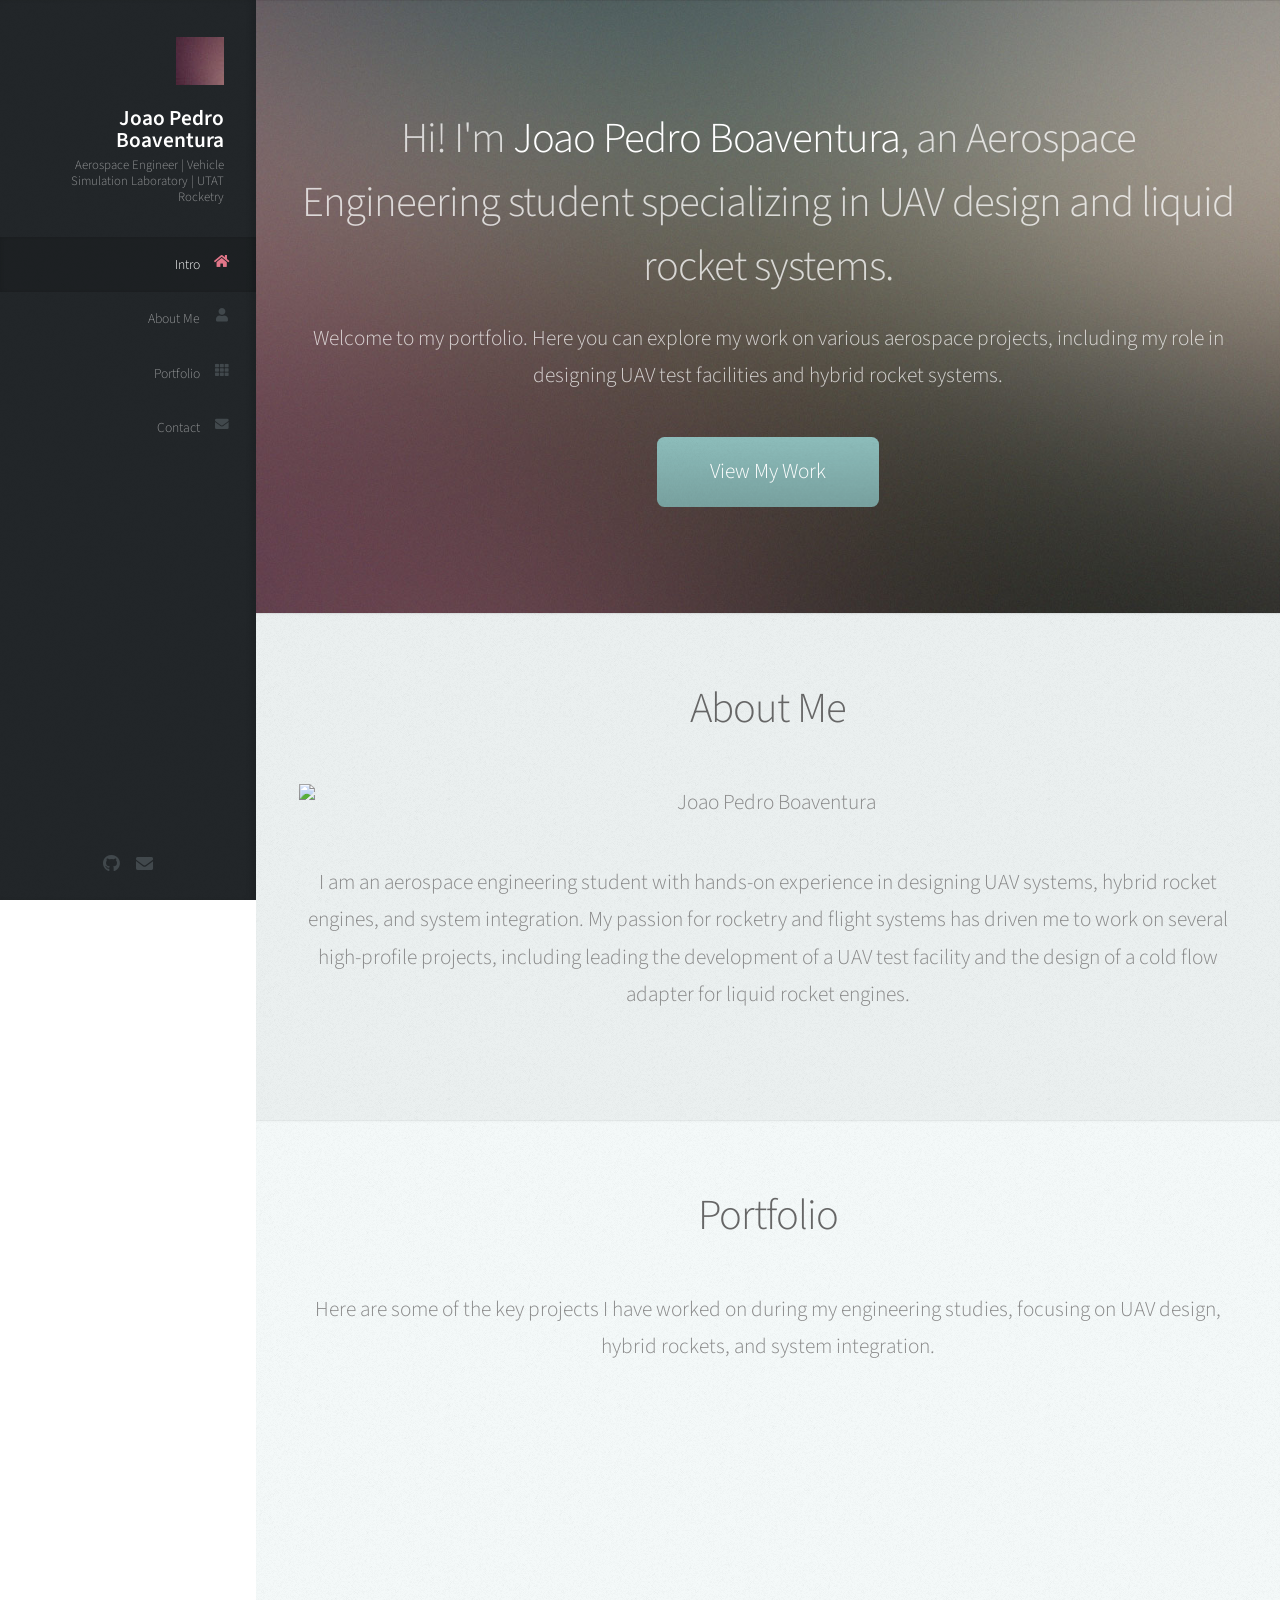
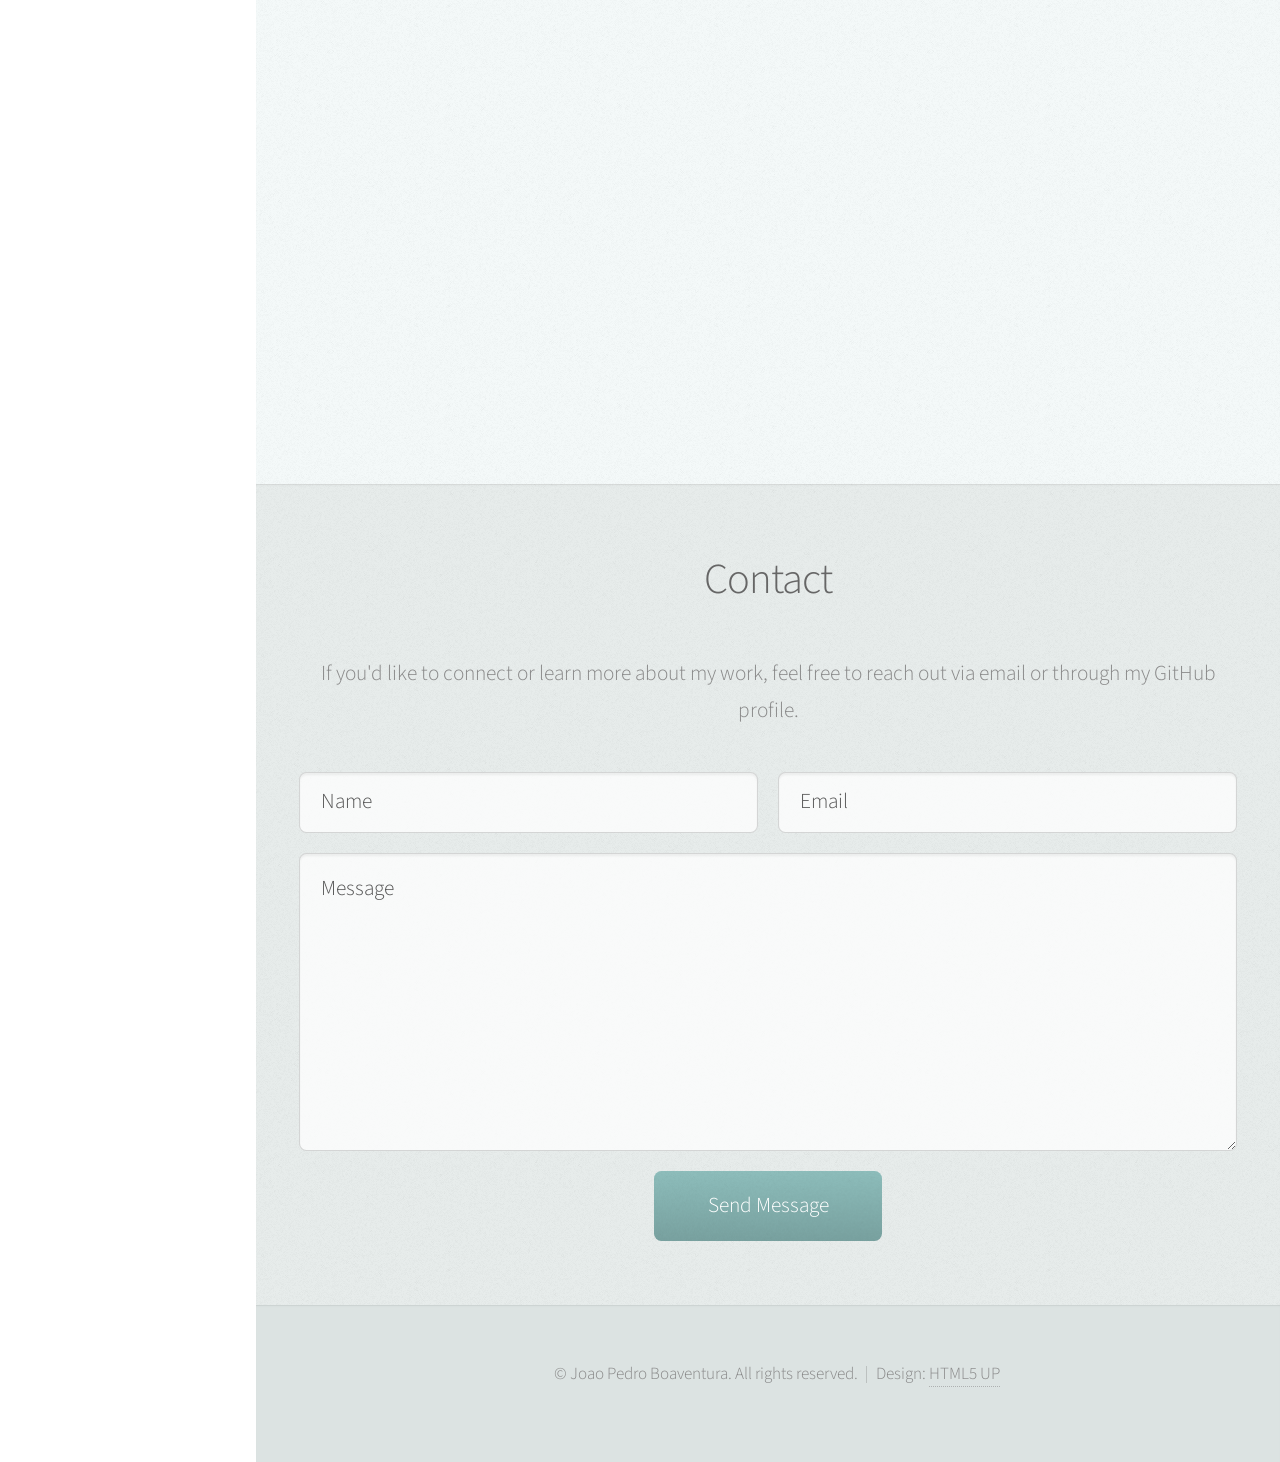
==== index.html @ bb2babdd "Added PowerPoint presentation to portfolio section" ====
<!DOCTYPE HTML>
<!--
	Prologue by HTML5 UP
	html5up.net | @ajlkn
	Free for personal and commercial use under the CCA 3.0 license (html5up.net/license)
-->
<html>
	<head>
		<title>Joao Pedro Boaventura's Portfolio</title>
		<meta charset="utf-8" />
		<meta name="viewport" content="width=device-width, initial-scale=1, user-scalable=no" />
		<link rel="stylesheet" href="assets/css/main.css" />
	</head>
	<body class="is-preload">

		<!-- Header -->
			<div id="header">

				<div class="top">

					<!-- Logo -->
						<div id="logo">
							<span class="image avatar48"><img src="images/avatar.jpg" alt="" /></span>
							<h1 id="title">Joao Pedro Boaventura</h1>
							<p>Aerospace Engineer | Vehicle Simulation Laboratory | UTAT Rocketry</p>
						</div>

					<!-- Nav -->
						<nav id="nav">
							<ul>
								<li><a href="#top" id="top-link"><span class="icon solid fa-home">Intro</span></a></li>
								<li><a href="#about" id="about-link"><span class="icon solid fa-user">About Me</span></a></li>
								<li><a href="#portfolio" id="portfolio-link"><span class="icon solid fa-th">Portfolio</span></a></li>
								<li><a href="#contact" id="contact-link"><span class="icon solid fa-envelope">Contact</span></a></li>
							</ul>
						</nav>

				</div>

				<div class="bottom">

					<!-- Social Icons -->
						<ul class="icons">
							<li><a href="https://github.com/your-username" class="icon brands fa-github"><span class="label">Github</span></a></li>
							<li><a href="mailto:youremail@example.com" class="icon solid fa-envelope"><span class="label">Email</span></a></li>
						</ul>

				</div>

			</div>

		<!-- Main -->
			<div id="main">

				<!-- Intro -->
					<section id="top" class="one dark cover">
						<div class="container">
							<header>
								<h2 class="alt">Hi! I'm <strong>Joao Pedro Boaventura</strong>, an Aerospace Engineering student specializing in UAV design and liquid rocket systems.</h2>
								<p>Welcome to my portfolio. Here you can explore my work on various aerospace projects, including my role in designing UAV test facilities and hybrid rocket systems.</p>
							</header>
							<footer>
								<a href="#portfolio" class="button scrolly">View My Work</a>
							</footer>
						</div>
					</section>

				<!-- About Me -->
					<section id="about" class="three">
						<div class="container">
							<header>
								<h2>About Me</h2>
							</header>
							<a href="#" class="image featured"><img src="images/about.jpg" alt="Joao Pedro Boaventura" /></a>
							<p>I am an aerospace engineering student with hands-on experience in designing UAV systems, hybrid rocket engines, and system integration. My passion for rocketry and flight systems has driven me to work on several high-profile projects, including leading the development of a UAV test facility and the design of a cold flow adapter for liquid rocket engines.</p>
						</div>
					</section>

				<!-- Portfolio -->
					<section id="portfolio" class="two">
						<div class="container">
							<header>
								<h2>Portfolio</h2>
							</header>

							<p>Here are some of the key projects I have worked on during my engineering studies, focusing on UAV design, hybrid rockets, and system integration.</p>

							<!-- Embed PowerPoint Presentation from OneDrive -->
							<div style="text-align: center;">
								<iframe src="https://utoronto-my.sharepoint.com/personal/joao_boaventura_mail_utoronto_ca/_layouts/15/Doc.aspx?sourcedoc={6d25b13e-73f6-4c04-ba29-027838c07a34}&amp;action=embedview&amp;wdAr=1.7777777777777777" width="800px" height="600px" frameborder="0">
									This is an embedded <a target="_blank" href="https://office.com">Microsoft Office</a> presentation, powered by <a target="_blank" href="https://office.com/webapps">Office</a>.
								</iframe>
							</div>

						</div>
					</section>

				<!-- Contact -->
					<section id="contact" class="four">
						<div class="container">
							<header>
								<h2>Contact</h2>
							</header>
							<p>If you'd like to connect or learn more about my work, feel free to reach out via email or through my GitHub profile.</p>
							<form method="post" action="#">
								<div class="row">
									<div class="col-6 col-12-mobile"><input type="text" name="name" placeholder="Name" /></div>
									<div class="col-6 col-12-mobile"><input type="email" name="email" placeholder="Email" /></div>
									<div class="col-12">
										<textarea name="message" placeholder="Message"></textarea>
									</div>
									<div class="col-12">
										<input type="submit" value="Send Message" />
									</div>
								</div>
							</form>
						</div>
					</section>

			</div>

		<!-- Footer -->
			<div id="footer">
				<ul class="copyright">
					<li>&copy; Joao Pedro Boaventura. All rights reserved.</li><li>Design: <a href="http://html5up.net">HTML5 UP</a></li>
				</ul>
			</div>

		<!-- Scripts -->
			<script src="assets/js/jquery.min.js"></script>
			<script src="assets/js/jquery.scrolly.min.js"></script>
			<script src="assets/js/jquery.scrollex.min.js"></script>
			<script src="assets/js/browser.min.js"></script>
			<script src="assets/js/breakpoints.min.js"></script>
			<script src="assets/js/util.js"></script>
			<script src="assets/js/main.js"></script>

	</body>
</html>
---- assets/css/main.css ----
@import url("fontawesome-all.min.css");
@import url("https://fonts.googleapis.com/css?family=Source+Sans+Pro:300,300italic,400,600");

/*
	Prologue by HTML5 UP
	html5up.net | @ajlkn
	Free for personal and commercial use under the CCA 3.0 license (html5up.net/license)
*/

html, body, div, span, applet, object,
iframe, h1, h2, h3, h4, h5, h6, p, blockquote,
pre, a, abbr, acronym, address, big, cite,
code, del, dfn, em, img, ins, kbd, q, s, samp,
small, strike, strong, sub, sup, tt, var, b,
u, i, center, dl, dt, dd, ol, ul, li, fieldset,
form, label, legend, table, caption, tbody,
tfoot, thead, tr, th, td, article, aside,
canvas, details, embed, figure, figcaption,
footer, header, hgroup, menu, nav, output, ruby,
section, summary, time, mark, audio, video {
	margin: 0;
	padding: 0;
	border: 0;
	font-size: 100%;
	font: inherit;
	vertical-align: baseline;}

article, aside, details, figcaption, figure,
footer, header, hgroup, menu, nav, section {
	display: block;}

body {
	line-height: 1;
}

ol, ul {
	list-style: none;
}

blockquote, q {
	quotes: none;
}

	blockquote:before, blockquote:after, q:before, q:after {
		content: '';
		content: none;
	}

table {
	border-collapse: collapse;
	border-spacing: 0;
}

body {
	-webkit-text-size-adjust: none;
}

mark {
	background-color: transparent;
	color: inherit;
}

input::-moz-focus-inner {
	border: 0;
	padding: 0;
}

input, select, textarea {
	-moz-appearance: none;
	-webkit-appearance: none;
	-ms-appearance: none;
	appearance: none;
}

/* Basic */

	html {
		box-sizing: border-box;
	}

	*, *:before, *:after {
		box-sizing: inherit;
	}

	body {
		background: #fff;
		font-family: 'Source Sans Pro', sans-serif;
		font-size: 19pt;
		font-weight: 300;
		line-height: 1.75em;
		color: #888;
	}

		body.is-preload *, body.is-preload *:before, body.is-preload *:after {
			-moz-animation: none !important;
			-webkit-animation: none !important;
			-ms-animation: none !important;
			animation: none !important;
			-moz-transition: none !important;
			-webkit-transition: none !important;
			-ms-transition: none !important;
			transition: none !important;
		}

	input, textarea, select {
		font-family: 'Source Sans Pro', sans-serif;
		font-size: 19pt;
		font-weight: 300;
		line-height: 1.75em;
		color: #888;
	}

	h1, h2, h3, h4, h5, h6 {
		font-weight: 300;
		color: #666;
		line-height: 1.5em;
	}

	h1 a, h2 a, h3 a, h4 a, h5 a, h6 a {
		color: inherit;
		text-decoration: none;
	}

		h1 a strong, h2 a strong, h3 a strong, h4 a strong, h5 a strong, h6 a strong {
			color: #333;
		}

	h2 {
		font-size: 2em;
		letter-spacing: -1px;
	}

		h2.alt {
			color: #888;
		}

			h2.alt strong {
				color: #666;
			}

	h3 {
		font-size: 1.5em;
	}

	header {
		margin: 0 0 2em 0;
	}

		header > p {
			margin: 1em 0 0 0;
		}

	footer {
		margin: 2em 0 0 0;
	}

	strong, b {
		font-weight: 300;
		color: #666;
	}

	em, i {
		font-style: italic;
	}

	a {
		text-decoration: none;
		color: inherit;
		border-bottom: dotted 1px rgba(128, 128, 128, 0.5);
		-moz-transition: color 0.35s ease-in-out, border-bottom-color 0.35s ease-in-out;
		-webkit-transition: color 0.35s ease-in-out, border-bottom-color 0.35s ease-in-out;
		-ms-transition: color 0.35s ease-in-out, border-bottom-color 0.35s ease-in-out;
		transition: color 0.35s ease-in-out, border-bottom-color 0.35s ease-in-out;
		outline: 0;
	}

		a:hover {
			color: #E27689;
			border-bottom-color: rgba(255, 255, 255, 0);
		}

	sub {
		position: relative;
		top: 0.5em;
		font-size: 0.8em;
	}

	sup {
		position: relative;
		top: -0.5em;
		font-size: 0.8em;
	}

	hr {
		border: 0;
		border-top: solid 1px #ddd;
	}

	blockquote {
		border-left: solid 0.5em #ddd;
		padding: 1em 0 1em 2em;
		font-style: italic;
	}

	p, ul, ol, dl, table {
		margin-bottom: 2em;
	}

	br.clear {
		clear: both;
	}

/* Container */

	.container {
		margin: 0 auto;
		max-width: 100%;
		width: 1400px;
	}

		@media screen and (min-width: 961px) and (max-width: 1880px) {

			.container {
				width: 1200px;
			}

		}

		@media screen and (min-width: 961px) and (max-width: 1620px) {

			.container {
				width: 960px;
			}

		}

		@media screen and (min-width: 961px) and (max-width: 1320px) {

			.container {
				width: 100%;
			}

		}

		@media screen and (max-width: 960px) {

			.container {
				width: 100%;
			}

		}

		@media screen and (max-width: 736px) {

			.container {
				width: 100%;
			}

		}

/* Row */

	.row {
		display: flex;
		flex-wrap: wrap;
		box-sizing: border-box;
		align-items: stretch;
	}

		.row > * {
			box-sizing: border-box;
		}

		.row.gtr-uniform > * > :last-child {
			margin-bottom: 0;
		}

		.row.aln-left {
			justify-content: flex-start;
		}

		.row.aln-center {
			justify-content: center;
		}

		.row.aln-right {
			justify-content: flex-end;
		}

		.row.aln-top {
			align-items: flex-start;
		}

		.row.aln-middle {
			align-items: center;
		}

		.row.aln-bottom {
			align-items: flex-end;
		}

		.row > .imp {
			order: -1;
		}

		.row > .col-1 {
			width: 8.33333%;
		}

		.row > .off-1 {
			margin-left: 8.33333%;
		}

		.row > .col-2 {
			width: 16.66667%;
		}

		.row > .off-2 {
			margin-left: 16.66667%;
		}

		.row > .col-3 {
			width: 25%;
		}

		.row > .off-3 {
			margin-left: 25%;
		}

		.row > .col-4 {
			width: 33.33333%;
		}

		.row > .off-4 {
			margin-left: 33.33333%;
		}

		.row > .col-5 {
			width: 41.66667%;
		}

		.row > .off-5 {
			margin-left: 41.66667%;
		}

		.row > .col-6 {
			width: 50%;
		}

		.row > .off-6 {
			margin-left: 50%;
		}

		.row > .col-7 {
			width: 58.33333%;
		}

		.row > .off-7 {
			margin-left: 58.33333%;
		}

		.row > .col-8 {
			width: 66.66667%;
		}

		.row > .off-8 {
			margin-left: 66.66667%;
		}

		.row > .col-9 {
			width: 75%;
		}

		.row > .off-9 {
			margin-left: 75%;
		}

		.row > .col-10 {
			width: 83.33333%;
		}

		.row > .off-10 {
			margin-left: 83.33333%;
		}

		.row > .col-11 {
			width: 91.66667%;
		}

		.row > .off-11 {
			margin-left: 91.66667%;
		}

		.row > .col-12 {
			width: 100%;
		}

		.row > .off-12 {
			margin-left: 100%;
		}

		.row.gtr-0 {
			margin-top: 0px;
			margin-left: 0px;
		}

			.row.gtr-0 > * {
				padding: 0px 0 0 0px;
			}

			.row.gtr-0.gtr-uniform {
				margin-top: 0px;
			}

				.row.gtr-0.gtr-uniform > * {
					padding-top: 0px;
				}

		.row.gtr-25 {
			margin-top: -10px;
			margin-left: -10px;
		}

			.row.gtr-25 > * {
				padding: 10px 0 0 10px;
			}

			.row.gtr-25.gtr-uniform {
				margin-top: -10px;
			}

				.row.gtr-25.gtr-uniform > * {
					padding-top: 10px;
				}

		.row.gtr-50 {
			margin-top: -20px;
			margin-left: -20px;
		}

			.row.gtr-50 > * {
				padding: 20px 0 0 20px;
			}

			.row.gtr-50.gtr-uniform {
				margin-top: -20px;
			}

				.row.gtr-50.gtr-uniform > * {
					padding-top: 20px;
				}

		.row {
			margin-top: -40px;
			margin-left: -40px;
		}

			.row > * {
				padding: 40px 0 0 40px;
			}

			.row.gtr-uniform {
				margin-top: -40px;
			}

				.row.gtr-uniform > * {
					padding-top: 40px;
				}

		.row.gtr-150 {
			margin-top: -60px;
			margin-left: -60px;
		}

			.row.gtr-150 > * {
				padding: 60px 0 0 60px;
			}

			.row.gtr-150.gtr-uniform {
				margin-top: -60px;
			}

				.row.gtr-150.gtr-uniform > * {
					padding-top: 60px;
				}

		.row.gtr-200 {
			margin-top: -80px;
			margin-left: -80px;
		}

			.row.gtr-200 > * {
				padding: 80px 0 0 80px;
			}

			.row.gtr-200.gtr-uniform {
				margin-top: -80px;
			}

				.row.gtr-200.gtr-uniform > * {
					padding-top: 80px;
				}

		@media screen and (min-width: 961px) and (max-width: 1880px) {

			.row {
				display: flex;
				flex-wrap: wrap;
				box-sizing: border-box;
				align-items: stretch;
			}

				.row > * {
					box-sizing: border-box;
				}

				.row.gtr-uniform > * > :last-child {
					margin-bottom: 0;
				}

				.row.aln-left {
					justify-content: flex-start;
				}

				.row.aln-center {
					justify-content: center;
				}

				.row.aln-right {
					justify-content: flex-end;
				}

				.row.aln-top {
					align-items: flex-start;
				}

				.row.aln-middle {
					align-items: center;
				}

				.row.aln-bottom {
					align-items: flex-end;
				}

				.row > .imp-wide {
					order: -1;
				}

				.row > .col-1-wide {
					width: 8.33333%;
				}

				.row > .off-1-wide {
					margin-left: 8.33333%;
				}

				.row > .col-2-wide {
					width: 16.66667%;
				}

				.row > .off-2-wide {
					margin-left: 16.66667%;
				}

				.row > .col-3-wide {
					width: 25%;
				}

				.row > .off-3-wide {
					margin-left: 25%;
				}

				.row > .col-4-wide {
					width: 33.33333%;
				}

				.row > .off-4-wide {
					margin-left: 33.33333%;
				}

				.row > .col-5-wide {
					width: 41.66667%;
				}

				.row > .off-5-wide {
					margin-left: 41.66667%;
				}

				.row > .col-6-wide {
					width: 50%;
				}

				.row > .off-6-wide {
					margin-left: 50%;
				}

				.row > .col-7-wide {
					width: 58.33333%;
				}

				.row > .off-7-wide {
					margin-left: 58.33333%;
				}

				.row > .col-8-wide {
					width: 66.66667%;
				}

				.row > .off-8-wide {
					margin-left: 66.66667%;
				}

				.row > .col-9-wide {
					width: 75%;
				}

				.row > .off-9-wide {
					margin-left: 75%;
				}

				.row > .col-10-wide {
					width: 83.33333%;
				}

				.row > .off-10-wide {
					margin-left: 83.33333%;
				}

				.row > .col-11-wide {
					width: 91.66667%;
				}

				.row > .off-11-wide {
					margin-left: 91.66667%;
				}

				.row > .col-12-wide {
					width: 100%;
				}

				.row > .off-12-wide {
					margin-left: 100%;
				}

				.row.gtr-0 {
					margin-top: 0px;
					margin-left: 0px;
				}

					.row.gtr-0 > * {
						padding: 0px 0 0 0px;
					}

					.row.gtr-0.gtr-uniform {
						margin-top: 0px;
					}

						.row.gtr-0.gtr-uniform > * {
							padding-top: 0px;
						}

				.row.gtr-25 {
					margin-top: -10px;
					margin-left: -10px;
				}

					.row.gtr-25 > * {
						padding: 10px 0 0 10px;
					}

					.row.gtr-25.gtr-uniform {
						margin-top: -10px;
					}

						.row.gtr-25.gtr-uniform > * {
							padding-top: 10px;
						}

				.row.gtr-50 {
					margin-top: -20px;
					margin-left: -20px;
				}

					.row.gtr-50 > * {
						padding: 20px 0 0 20px;
					}

					.row.gtr-50.gtr-uniform {
						margin-top: -20px;
					}

						.row.gtr-50.gtr-uniform > * {
							padding-top: 20px;
						}

				.row {
					margin-top: -40px;
					margin-left: -40px;
				}

					.row > * {
						padding: 40px 0 0 40px;
					}

					.row.gtr-uniform {
						margin-top: -40px;
					}

						.row.gtr-uniform > * {
							padding-top: 40px;
						}

				.row.gtr-150 {
					margin-top: -60px;
					margin-left: -60px;
				}

					.row.gtr-150 > * {
						padding: 60px 0 0 60px;
					}

					.row.gtr-150.gtr-uniform {
						margin-top: -60px;
					}

						.row.gtr-150.gtr-uniform > * {
							padding-top: 60px;
						}

				.row.gtr-200 {
					margin-top: -80px;
					margin-left: -80px;
				}

					.row.gtr-200 > * {
						padding: 80px 0 0 80px;
					}

					.row.gtr-200.gtr-uniform {
						margin-top: -80px;
					}

						.row.gtr-200.gtr-uniform > * {
							padding-top: 80px;
						}

		}

		@media screen and (min-width: 961px) and (max-width: 1620px) {

			.row {
				display: flex;
				flex-wrap: wrap;
				box-sizing: border-box;
				align-items: stretch;
			}

				.row > * {
					box-sizing: border-box;
				}

				.row.gtr-uniform > * > :last-child {
					margin-bottom: 0;
				}

				.row.aln-left {
					justify-content: flex-start;
				}

				.row.aln-center {
					justify-content: center;
				}

				.row.aln-right {
					justify-content: flex-end;
				}

				.row.aln-top {
					align-items: flex-start;
				}

				.row.aln-middle {
					align-items: center;
				}

				.row.aln-bottom {
					align-items: flex-end;
				}

				.row > .imp-normal {
					order: -1;
				}

				.row > .col-1-normal {
					width: 8.33333%;
				}

				.row > .off-1-normal {
					margin-left: 8.33333%;
				}

				.row > .col-2-normal {
					width: 16.66667%;
				}

				.row > .off-2-normal {
					margin-left: 16.66667%;
				}

				.row > .col-3-normal {
					width: 25%;
				}

				.row > .off-3-normal {
					margin-left: 25%;
				}

				.row > .col-4-normal {
					width: 33.33333%;
				}

				.row > .off-4-normal {
					margin-left: 33.33333%;
				}

				.row > .col-5-normal {
					width: 41.66667%;
				}

				.row > .off-5-normal {
					margin-left: 41.66667%;
				}

				.row > .col-6-normal {
					width: 50%;
				}

				.row > .off-6-normal {
					margin-left: 50%;
				}

				.row > .col-7-normal {
					width: 58.33333%;
				}

				.row > .off-7-normal {
					margin-left: 58.33333%;
				}

				.row > .col-8-normal {
					width: 66.66667%;
				}

				.row > .off-8-normal {
					margin-left: 66.66667%;
				}

				.row > .col-9-normal {
					width: 75%;
				}

				.row > .off-9-normal {
					margin-left: 75%;
				}

				.row > .col-10-normal {
					width: 83.33333%;
				}

				.row > .off-10-normal {
					margin-left: 83.33333%;
				}

				.row > .col-11-normal {
					width: 91.66667%;
				}

				.row > .off-11-normal {
					margin-left: 91.66667%;
				}

				.row > .col-12-normal {
					width: 100%;
				}

				.row > .off-12-normal {
					margin-left: 100%;
				}

				.row.gtr-0 {
					margin-top: 0px;
					margin-left: 0px;
				}

					.row.gtr-0 > * {
						padding: 0px 0 0 0px;
					}

					.row.gtr-0.gtr-uniform {
						margin-top: 0px;
					}

						.row.gtr-0.gtr-uniform > * {
							padding-top: 0px;
						}

				.row.gtr-25 {
					margin-top: -10px;
					margin-left: -10px;
				}

					.row.gtr-25 > * {
						padding: 10px 0 0 10px;
					}

					.row.gtr-25.gtr-uniform {
						margin-top: -10px;
					}

						.row.gtr-25.gtr-uniform > * {
							padding-top: 10px;
						}

				.row.gtr-50 {
					margin-top: -20px;
					margin-left: -20px;
				}

					.row.gtr-50 > * {
						padding: 20px 0 0 20px;
					}

					.row.gtr-50.gtr-uniform {
						margin-top: -20px;
					}

						.row.gtr-50.gtr-uniform > * {
							padding-top: 20px;
						}

				.row {
					margin-top: -40px;
					margin-left: -40px;
				}

					.row > * {
						padding: 40px 0 0 40px;
					}

					.row.gtr-uniform {
						margin-top: -40px;
					}

						.row.gtr-uniform > * {
							padding-top: 40px;
						}

				.row.gtr-150 {
					margin-top: -60px;
					margin-left: -60px;
				}

					.row.gtr-150 > * {
						padding: 60px 0 0 60px;
					}

					.row.gtr-150.gtr-uniform {
						margin-top: -60px;
					}

						.row.gtr-150.gtr-uniform > * {
							padding-top: 60px;
						}

				.row.gtr-200 {
					margin-top: -80px;
					margin-left: -80px;
				}

					.row.gtr-200 > * {
						padding: 80px 0 0 80px;
					}

					.row.gtr-200.gtr-uniform {
						margin-top: -80px;
					}

						.row.gtr-200.gtr-uniform > * {
							padding-top: 80px;
						}

		}

		@media screen and (min-width: 961px) and (max-width: 1320px) {

			.row {
				display: flex;
				flex-wrap: wrap;
				box-sizing: border-box;
				align-items: stretch;
			}

				.row > * {
					box-sizing: border-box;
				}

				.row.gtr-uniform > * > :last-child {
					margin-bottom: 0;
				}

				.row.aln-left {
					justify-content: flex-start;
				}

				.row.aln-center {
					justify-content: center;
				}

				.row.aln-right {
					justify-content: flex-end;
				}

				.row.aln-top {
					align-items: flex-start;
				}

				.row.aln-middle {
					align-items: center;
				}

				.row.aln-bottom {
					align-items: flex-end;
				}

				.row > .imp-narrow {
					order: -1;
				}

				.row > .col-1-narrow {
					width: 8.33333%;
				}

				.row > .off-1-narrow {
					margin-left: 8.33333%;
				}

				.row > .col-2-narrow {
					width: 16.66667%;
				}

				.row > .off-2-narrow {
					margin-left: 16.66667%;
				}

				.row > .col-3-narrow {
					width: 25%;
				}

				.row > .off-3-narrow {
					margin-left: 25%;
				}

				.row > .col-4-narrow {
					width: 33.33333%;
				}

				.row > .off-4-narrow {
					margin-left: 33.33333%;
				}

				.row > .col-5-narrow {
					width: 41.66667%;
				}

				.row > .off-5-narrow {
					margin-left: 41.66667%;
				}

				.row > .col-6-narrow {
					width: 50%;
				}

				.row > .off-6-narrow {
					margin-left: 50%;
				}

				.row > .col-7-narrow {
					width: 58.33333%;
				}

				.row > .off-7-narrow {
					margin-left: 58.33333%;
				}

				.row > .col-8-narrow {
					width: 66.66667%;
				}

				.row > .off-8-narrow {
					margin-left: 66.66667%;
				}

				.row > .col-9-narrow {
					width: 75%;
				}

				.row > .off-9-narrow {
					margin-left: 75%;
				}

				.row > .col-10-narrow {
					width: 83.33333%;
				}

				.row > .off-10-narrow {
					margin-left: 83.33333%;
				}

				.row > .col-11-narrow {
					width: 91.66667%;
				}

				.row > .off-11-narrow {
					margin-left: 91.66667%;
				}

				.row > .col-12-narrow {
					width: 100%;
				}

				.row > .off-12-narrow {
					margin-left: 100%;
				}

				.row.gtr-0 {
					margin-top: 0px;
					margin-left: 0px;
				}

					.row.gtr-0 > * {
						padding: 0px 0 0 0px;
					}

					.row.gtr-0.gtr-uniform {
						margin-top: 0px;
					}

						.row.gtr-0.gtr-uniform > * {
							padding-top: 0px;
						}

				.row.gtr-25 {
					margin-top: -5px;
					margin-left: -5px;
				}

					.row.gtr-25 > * {
						padding: 5px 0 0 5px;
					}

					.row.gtr-25.gtr-uniform {
						margin-top: -5px;
					}

						.row.gtr-25.gtr-uniform > * {
							padding-top: 5px;
						}

				.row.gtr-50 {
					margin-top: -10px;
					margin-left: -10px;
				}

					.row.gtr-50 > * {
						padding: 10px 0 0 10px;
					}

					.row.gtr-50.gtr-uniform {
						margin-top: -10px;
					}

						.row.gtr-50.gtr-uniform > * {
							padding-top: 10px;
						}

				.row {
					margin-top: -20px;
					margin-left: -20px;
				}

					.row > * {
						padding: 20px 0 0 20px;
					}

					.row.gtr-uniform {
						margin-top: -20px;
					}

						.row.gtr-uniform > * {
							padding-top: 20px;
						}

				.row.gtr-150 {
					margin-top: -30px;
					margin-left: -30px;
				}

					.row.gtr-150 > * {
						padding: 30px 0 0 30px;
					}

					.row.gtr-150.gtr-uniform {
						margin-top: -30px;
					}

						.row.gtr-150.gtr-uniform > * {
							padding-top: 30px;
						}

				.row.gtr-200 {
					margin-top: -40px;
					margin-left: -40px;
				}

					.row.gtr-200 > * {
						padding: 40px 0 0 40px;
					}

					.row.gtr-200.gtr-uniform {
						margin-top: -40px;
					}

						.row.gtr-200.gtr-uniform > * {
							padding-top: 40px;
						}

		}

		@media screen and (max-width: 960px) {

			.row {
				display: flex;
				flex-wrap: wrap;
				box-sizing: border-box;
				align-items: stretch;
			}

				.row > * {
					box-sizing: border-box;
				}

				.row.gtr-uniform > * > :last-child {
					margin-bottom: 0;
				}

				.row.aln-left {
					justify-content: flex-start;
				}

				.row.aln-center {
					justify-content: center;
				}

				.row.aln-right {
					justify-content: flex-end;
				}

				.row.aln-top {
					align-items: flex-start;
				}

				.row.aln-middle {
					align-items: center;
				}

				.row.aln-bottom {
					align-items: flex-end;
				}

				.row > .imp-narrower {
					order: -1;
				}

				.row > .col-1-narrower {
					width: 8.33333%;
				}

				.row > .off-1-narrower {
					margin-left: 8.33333%;
				}

				.row > .col-2-narrower {
					width: 16.66667%;
				}

				.row > .off-2-narrower {
					margin-left: 16.66667%;
				}

				.row > .col-3-narrower {
					width: 25%;
				}

				.row > .off-3-narrower {
					margin-left: 25%;
				}

				.row > .col-4-narrower {
					width: 33.33333%;
				}

				.row > .off-4-narrower {
					margin-left: 33.33333%;
				}

				.row > .col-5-narrower {
					width: 41.66667%;
				}

				.row > .off-5-narrower {
					margin-left: 41.66667%;
				}

				.row > .col-6-narrower {
					width: 50%;
				}

				.row > .off-6-narrower {
					margin-left: 50%;
				}

				.row > .col-7-narrower {
					width: 58.33333%;
				}

				.row > .off-7-narrower {
					margin-left: 58.33333%;
				}

				.row > .col-8-narrower {
					width: 66.66667%;
				}

				.row > .off-8-narrower {
					margin-left: 66.66667%;
				}

				.row > .col-9-narrower {
					width: 75%;
				}

				.row > .off-9-narrower {
					margin-left: 75%;
				}

				.row > .col-10-narrower {
					width: 83.33333%;
				}

				.row > .off-10-narrower {
					margin-left: 83.33333%;
				}

				.row > .col-11-narrower {
					width: 91.66667%;
				}

				.row > .off-11-narrower {
					margin-left: 91.66667%;
				}

				.row > .col-12-narrower {
					width: 100%;
				}

				.row > .off-12-narrower {
					margin-left: 100%;
				}

				.row.gtr-0 {
					margin-top: 0px;
					margin-left: 0px;
				}

					.row.gtr-0 > * {
						padding: 0px 0 0 0px;
					}

					.row.gtr-0.gtr-uniform {
						margin-top: 0px;
					}

						.row.gtr-0.gtr-uniform > * {
							padding-top: 0px;
						}

				.row.gtr-25 {
					margin-top: -5px;
					margin-left: -5px;
				}

					.row.gtr-25 > * {
						padding: 5px 0 0 5px;
					}

					.row.gtr-25.gtr-uniform {
						margin-top: -5px;
					}

						.row.gtr-25.gtr-uniform > * {
							padding-top: 5px;
						}

				.row.gtr-50 {
					margin-top: -10px;
					margin-left: -10px;
				}

					.row.gtr-50 > * {
						padding: 10px 0 0 10px;
					}

					.row.gtr-50.gtr-uniform {
						margin-top: -10px;
					}

						.row.gtr-50.gtr-uniform > * {
							padding-top: 10px;
						}

				.row {
					margin-top: -20px;
					margin-left: -20px;
				}

					.row > * {
						padding: 20px 0 0 20px;
					}

					.row.gtr-uniform {
						margin-top: -20px;
					}

						.row.gtr-uniform > * {
							padding-top: 20px;
						}

				.row.gtr-150 {
					margin-top: -30px;
					margin-left: -30px;
				}

					.row.gtr-150 > * {
						padding: 30px 0 0 30px;
					}

					.row.gtr-150.gtr-uniform {
						margin-top: -30px;
					}

						.row.gtr-150.gtr-uniform > * {
							padding-top: 30px;
						}

				.row.gtr-200 {
					margin-top: -40px;
					margin-left: -40px;
				}

					.row.gtr-200 > * {
						padding: 40px 0 0 40px;
					}

					.row.gtr-200.gtr-uniform {
						margin-top: -40px;
					}

						.row.gtr-200.gtr-uniform > * {
							padding-top: 40px;
						}

		}

		@media screen and (max-width: 736px) {

			.row {
				display: flex;
				flex-wrap: wrap;
				box-sizing: border-box;
				align-items: stretch;
			}

				.row > * {
					box-sizing: border-box;
				}

				.row.gtr-uniform > * > :last-child {
					margin-bottom: 0;
				}

				.row.aln-left {
					justify-content: flex-start;
				}

				.row.aln-center {
					justify-content: center;
				}

				.row.aln-right {
					justify-content: flex-end;
				}

				.row.aln-top {
					align-items: flex-start;
				}

				.row.aln-middle {
					align-items: center;
				}

				.row.aln-bottom {
					align-items: flex-end;
				}

				.row > .imp-mobile {
					order: -1;
				}

				.row > .col-1-mobile {
					width: 8.33333%;
				}

				.row > .off-1-mobile {
					margin-left: 8.33333%;
				}

				.row > .col-2-mobile {
					width: 16.66667%;
				}

				.row > .off-2-mobile {
					margin-left: 16.66667%;
				}

				.row > .col-3-mobile {
					width: 25%;
				}

				.row > .off-3-mobile {
					margin-left: 25%;
				}

				.row > .col-4-mobile {
					width: 33.33333%;
				}

				.row > .off-4-mobile {
					margin-left: 33.33333%;
				}

				.row > .col-5-mobile {
					width: 41.66667%;
				}

				.row > .off-5-mobile {
					margin-left: 41.66667%;
				}

				.row > .col-6-mobile {
					width: 50%;
				}

				.row > .off-6-mobile {
					margin-left: 50%;
				}

				.row > .col-7-mobile {
					width: 58.33333%;
				}

				.row > .off-7-mobile {
					margin-left: 58.33333%;
				}

				.row > .col-8-mobile {
					width: 66.66667%;
				}

				.row > .off-8-mobile {
					margin-left: 66.66667%;
				}

				.row > .col-9-mobile {
					width: 75%;
				}

				.row > .off-9-mobile {
					margin-left: 75%;
				}

				.row > .col-10-mobile {
					width: 83.33333%;
				}

				.row > .off-10-mobile {
					margin-left: 83.33333%;
				}

				.row > .col-11-mobile {
					width: 91.66667%;
				}

				.row > .off-11-mobile {
					margin-left: 91.66667%;
				}

				.row > .col-12-mobile {
					width: 100%;
				}

				.row > .off-12-mobile {
					margin-left: 100%;
				}

				.row.gtr-0 {
					margin-top: 0px;
					margin-left: 0px;
				}

					.row.gtr-0 > * {
						padding: 0px 0 0 0px;
					}

					.row.gtr-0.gtr-uniform {
						margin-top: 0px;
					}

						.row.gtr-0.gtr-uniform > * {
							padding-top: 0px;
						}

				.row.gtr-25 {
					margin-top: -5px;
					margin-left: -5px;
				}

					.row.gtr-25 > * {
						padding: 5px 0 0 5px;
					}

					.row.gtr-25.gtr-uniform {
						margin-top: -5px;
					}

						.row.gtr-25.gtr-uniform > * {
							padding-top: 5px;
						}

				.row.gtr-50 {
					margin-top: -10px;
					margin-left: -10px;
				}

					.row.gtr-50 > * {
						padding: 10px 0 0 10px;
					}

					.row.gtr-50.gtr-uniform {
						margin-top: -10px;
					}

						.row.gtr-50.gtr-uniform > * {
							padding-top: 10px;
						}

				.row {
					margin-top: -20px;
					margin-left: -20px;
				}

					.row > * {
						padding: 20px 0 0 20px;
					}

					.row.gtr-uniform {
						margin-top: -20px;
					}

						.row.gtr-uniform > * {
							padding-top: 20px;
						}

				.row.gtr-150 {
					margin-top: -30px;
					margin-left: -30px;
				}

					.row.gtr-150 > * {
						padding: 30px 0 0 30px;
					}

					.row.gtr-150.gtr-uniform {
						margin-top: -30px;
					}

						.row.gtr-150.gtr-uniform > * {
							padding-top: 30px;
						}

				.row.gtr-200 {
					margin-top: -40px;
					margin-left: -40px;
				}

					.row.gtr-200 > * {
						padding: 40px 0 0 40px;
					}

					.row.gtr-200.gtr-uniform {
						margin-top: -40px;
					}

						.row.gtr-200.gtr-uniform > * {
							padding-top: 40px;
						}

		}

/* Sections/Article */

	section, article {
		margin-bottom: 3em;
	}

		section > :last-child,
		section > .container, section:last-child, article > :last-child,
		article > .container, article:last-child {
			margin-bottom: 0;
		}

		.row > section, .row > article {
			margin-bottom: 0;
		}

/* Image */

	.image {
		display: inline-block;
		border: 0;
	}

		.image img {
			display: block;
			width: 100%;
		}

		.image.avatar48 {
			width: 48px;
			height: 48px;
			background: #f00;
		}

			.image.avatar48 img {
				width: 48px;
				height: 48px;
			}

		.image.fit {
			display: block;
			width: 100%;
		}

		.image.featured {
			display: block;
			width: 100%;
			margin: 0 0 2em 0;
		}

		.image.left {
			float: left;
			margin: 0 2em 2em 0;
		}

		.image.centered {
			display: block;
			margin: 0 0 2em 0;
		}

			.image.centered img {
				margin: 0 auto;
				width: auto;
			}

/* List */

	ul {
		list-style: disc;
		padding-left: 1em;
	}

		ul li {
			padding-left: 0.5em;
		}

	ol {
		list-style: decimal;
		padding-left: 1.25em;
	}

		ol li {
			padding-left: 0.25em;
		}

/* Icons */

	ul.icons {
		cursor: default;
		list-style: none;
		padding-left: 0;
	}

		ul.icons li {
			display: inline-block;
			padding-left: 0;
		}

		ul.icons a {
			display: inline-block;
			width: 2em;
			height: 2em;
			line-height: 2em;
			text-align: center;
			border: 0;
		}

/* Form */

	form label {
		display: block;
		text-align: left;
		margin-bottom: 0.5em;
	}

	form input[type="text"],
	form input[type="email"],
	form input[type="password"],
	form select,
	form textarea {
		position: relative;
		-webkit-appearance: none;
		display: block;
		border: 0;
		outline: 0;
		background: #fff;
		background: rgba(255, 255, 255, 0.75);
		width: 100%;
		border-radius: 0.35em;
		padding: 0.75em 1em 0.75em 1em;
		box-shadow: inset 0 0.1em 0.1em 0 rgba(0, 0, 0, 0.05);
		border: solid 1px rgba(0, 0, 0, 0.15);
		-moz-transition: all 0.35s ease-in-out;
		-webkit-transition: all 0.35s ease-in-out;
		-ms-transition: all 0.35s ease-in-out;
		transition: all 0.35s ease-in-out;
	}

		form input[type="text"]:focus,
		form input[type="email"]:focus,
		form input[type="password"]:focus,
		form select:focus,
		form textarea:focus {
			box-shadow: 0 0 2px 1px #8ebebc;
			background: #fff;
		}

	form input[type="text"],
	form input[type="email"],
	form input[type="password"],
	form select {
		line-height: 1.25em;
	}

	form textarea {
		min-height: 14em;
	}

	form ::-webkit-input-placeholder {
		color: #555 !important;
	}

	form :-moz-placeholder {
		color: #555 !important;
	}

	form ::-moz-placeholder {
		color: #555 !important;
	}

	form :-ms-input-placeholder {
		color: #555 !important;
	}

	form ::-moz-focus-inner {
		border: 0;
	}

/* Table */

	table {
		width: 100%;
		text-align: left;
	}

		table tbody tr:nth-child(2n+2) {
			background: #f4f4f4;
		}

		table td {
			padding: 0.5em 1em 0.5em 1em;
		}

		table th {
			text-align: left;
			padding: 0.5em 1em 0.5em 1em;
			color: #fff;
			background: #222729 url("images/overlay.png");
		}

		table thead {
			background: #444;
			color: #fff;
		}

		table tfoot {
			background: #eee;
		}

/* Button */

	input[type="button"],
	input[type="submit"],
	input[type="reset"],
	button,
	.button {
		position: relative;
		display: inline-block;
		border-radius: 0.35em;
		color: #fff !important;
		text-decoration: none;
		padding: 0.75em 2.5em 0.75em 2.5em;
		background-color: #8ebebc;
		border: 0;
		cursor: pointer;
		background-image: -moz-linear-gradient(top, rgba(0, 0, 0, 0), rgba(0, 0, 0, 0.15)), url("images/overlay.png");
		background-image: -webkit-linear-gradient(top, rgba(0, 0, 0, 0), rgba(0, 0, 0, 0.15)), url("images/overlay.png");
		background-image: -ms-linear-gradient(top, rgba(0, 0, 0, 0), rgba(0, 0, 0, 0.15)), url("images/overlay.png");
		background-image: linear-gradient(top, rgba(0, 0, 0, 0), rgba(0, 0, 0, 0.15)), url("images/overlay.png");
		-moz-transition: background-color 0.35s ease-in-out;
		-webkit-transition: background-color 0.35s ease-in-out;
		-ms-transition: background-color 0.35s ease-in-out;
		transition: background-color 0.35s ease-in-out;
	}

		input[type="button"]:hover,
		input[type="submit"]:hover,
		input[type="reset"]:hover,
		button:hover,
		.button:hover {
			background-color: #9ececc;
		}

		input[type="button"]:active,
		input[type="submit"]:active,
		input[type="reset"]:active,
		button:active,
		.button:active {
			background-color: #7eaeac;
		}

/* Item */

	.item {
		box-shadow: 0 0.05em 0.15em 0 rgba(0, 0, 0, 0.05);
		margin-bottom: 40px;
	}

		.item header {
			background: #fff;
			margin: 0;
			padding: 1em 0 1em 0;
			font-size: 0.8em;
		}

			.item header h3 {
				font-size: 1em;
			}

/* Icons */

	.icon {
		text-decoration: none;
		text-decoration: none;
	}

		.icon:before {
			-moz-osx-font-smoothing: grayscale;
			-webkit-font-smoothing: antialiased;
			display: inline-block;
			font-style: normal;
			font-variant: normal;
			text-rendering: auto;
			line-height: 1;
			text-transform: none !important;
			font-family: 'Font Awesome 5 Free';
			font-weight: 400;
		}

		.icon:before {
			line-height: inherit;
		}

		.icon > .label {
			display: none;
		}

		.icon.solid:before {
			font-weight: 900;
		}

		.icon.brands:before {
			font-family: 'Font Awesome 5 Brands';
		}

/* Header */

	#header {
		display: -moz-flex;
		display: -webkit-flex;
		display: -ms-flex;
		display: flex;
		-moz-flex-direction: column;
		-webkit-flex-direction: column;
		-ms-flex-direction: column;
		flex-direction: column;
		-moz-justify-content: space-between;
		-webkit-justify-content: space-between;
		-ms-justify-content: space-between;
		justify-content: space-between;
		background: #222629 url("images/overlay.png");
		box-shadow: inset -0.25em 0 0.25em 0 rgba(0, 0, 0, 0.1);
		color: #fff;
		height: 100%;
		left: 0;
		overflow-y: auto;
		position: fixed;
		text-align: right;
		top: 0;
		width: 375px;
	}

		#header .top {
			-moz-flex-grow: 1;
			-webkit-flex-grow: 1;
			-ms-flex-grow: 1;
			flex-grow: 1;
		}

		#header .bottom {
			-moz-flex-shrink: 0;
			-webkit-flex-shrink: 0;
			-ms-flex-shrink: 0;
			flex-shrink: 0;
			padding: 1.5em 0 0.75em 0;
		}

			#header .bottom > :last-child {
				margin-bottom: 0;
			}

		#header .icons {
			font-size: 0.8em;
			text-align: center;
		}

			#header .icons a {
				color: #41484c;
				-moz-transition: color 0.35s ease-in-out;
				-webkit-transition: color 0.35s ease-in-out;
				-ms-transition: color 0.35s ease-in-out;
				transition: color 0.35s ease-in-out;
			}

				#header .icons a:hover {
					color: #fff;
				}

	#logo {
		position: relative;
		margin: 1.75em 1.5em 1.5em 1.5em;
		min-height: 48px;
		cursor: default;
	}

		#logo h1 {
			position: relative;
			color: #fff;
			font-weight: 600;
			font-size: 1em;
			line-height: 1em;
		}

		#logo p {
			position: relative;
			display: block;
			font-size: 0.6em;
			color: rgba(255, 255, 255, 0.5);
			line-height: 1.25em;
			margin: 0.5em 0 0 0;
		}

		#logo .image {
			position: absolute;
			left: 0;
			top: 0;
		}

	#nav ul {
		list-style: none;
		padding-left: 0;
		margin-bottom: 0;
	}

		#nav ul li {
			padding-left: 0;
		}

			#nav ul li a {
				display: block;
				padding: 0.5em 1.5em 0.5em 1.5em;
				color: rgba(255, 255, 255, 0.5);
				text-decoration: none;
				outline: 0;
				border: 0;
				-moz-transition: none;
				-webkit-transition: none;
				-ms-transition: none;
				transition: none;
			}

				#nav ul li a span {
					position: relative;
					display: block;
					font-size: 0.8em;
				}

					#nav ul li a span:before {
						position: absolute;
						left: 0;
						color: #41484c;
						text-align: center;
						width: 1.25em;
						line-height: 1.75em;
					}

				#nav ul li a.active {
					background: rgba(0, 0, 0, 0.15);
					box-shadow: inset 0 0 0.25em 0 rgba(0, 0, 0, 0.125);
					color: #fff;
				}

					#nav ul li a.active span:before {
						color: #e27689;
					}

/* Footer */

	#footer {
		margin-left: 375px;
		text-align: center;
		background-color: #dce3e2;
		padding: 3em 0 4em 0;
		box-shadow: inset 0 1px 0 0 rgba(0, 0, 0, 0.05), inset 0 0.1em 0.1em 0 rgba(0, 0, 0, 0.025);
		font-size: 0.8em;
	}

		#footer .copyright {
			cursor: default;
			margin: 0;
		}

			#footer .copyright li {
				display: inline-block;
				line-height: 1em;
				border-left: solid 1px rgba(128, 128, 128, 0.35);
				padding: 0 0 0 0.5em;
				margin: 0 0 0 0.5em;
			}

				#footer .copyright li:first-child {
					border-left: 0;
					padding-left: 0;
					margin-left: 0;
				}

/* Main */

	#main {
		margin-left: 375px;
	}

		#main > section {
			margin: 0;
			overflow: hidden;
			padding: 4em 0;
			box-shadow: inset 0 1px 0 0 rgba(0, 0, 0, 0.05), inset 0 0.1em 0.1em 0 rgba(0, 0, 0, 0.025);
			text-align: center;
			background-image: url("images/overlay.png");
		}

			#main > section.dark {
				color: #ddd;
				color: rgba(255, 255, 255, 0.75);
			}

				#main > section.dark h2, #main > section.dark h3, #main > section.dark h4, #main > section.dark h5, #main > section.dark h6 {
					color: inherit;
				}

				#main > section.dark strong {
					color: #fff;
					border-color: inherit;
				}

				#main > section.dark a {
					color: #fff;
					border-color: inherit;
				}

					#main > section.dark a:hover {
						border-bottom-color: rgba(255, 255, 255, 0);
					}

			#main > section.cover {
				padding: 10em 0;
				background-size: cover;
				background-position: center center;
			}

			#main > section.one {
				background-color: #81918E;
				background-image: url("../../images/banner.jpg");
			}

			#main > section.two {
				background-color: #f5fafa;
			}

			#main > section.three {
				background-color: #ecf1f1;
			}

			#main > section.four {
				background-color: #e8edec;
			}

/* Wide */

	@media screen and (min-width: 961px) and (max-width: 1880px) {

		/* Basic */

			body, input, textarea, select {
				font-size: 17pt;
			}

		/* Header */

			#header {
				width: 300px;
			}

		/* Footer */

			#footer {
				margin-left: 300px;
			}

		/* Main */

			#main {
				margin-left: 300px;
			}

	}

/* Normal */

	@media screen and (min-width: 961px) and (max-width: 1620px) {

		/* Main */

			#main > section {
				padding: 3em 0;
			}

			#main section.cover {
				padding: 5em 0;
			}

	}

/* Narrow */

	@media screen and (min-width: 961px) and (max-width: 1320px) {

		/* Basic */

			body, input, textarea, select {
				font-size: 16pt;
			}

			.container {
				padding: 0 2em 0 2em;
			}

		/* Icons */

			ul.icons li a {
				width: 1.75em;
			}

		/* Item */

			.item {
				margin-bottom: 20px;
			}

		/* Header */

			#header {
				width: 20%;
			}

			#logo .image {
				position: relative;
				margin: 0 0 0.5em 0;
			}

			#nav ul li a {
				font-size: 0.8em;
				padding-top: 0.5em;
				padding-bottom: 0.5em;
			}

				#nav ul li a span {
					padding-right: 2.25em;
				}

					#nav ul li a span:before {
						left: 100%;
						margin-left: -1.25em;
						line-height: 2.25em;
					}

		/* Footer */

			#footer {
				margin-left: 20%;
			}

		/* Main */

			#main {
				margin-left: 20%;
			}

	}

/* Narrower */

	#headerToggle {
		display: none;
	}

	@media screen and (max-width: 960px) {

		/* Basic */

			html, body {
				overflow-x: hidden;
			}

			body, input, textarea, select {
				font-size: 16pt;
			}

			header br {
				display: none;
			}

			.container {
				padding: 0 2em 0 2em;
			}

		/* Item */

			.item {
				margin-bottom: 15px;
			}

		/* Icons */

			ul.icons a {
				width: 1.75em;
				font-size: 1.25em;
			}

		/* Header */

			#header {
				-moz-backface-visibility: hidden;
				-webkit-backface-visibility: hidden;
				-ms-backface-visibility: hidden;
				backface-visibility: hidden;
				-moz-transform: translateX(-275px);
				-webkit-transform: translateX(-275px);
				-ms-transform: translateX(-275px);
				transform: translateX(-275px);
				-moz-transition: -moz-transform 0.5s ease;
				-webkit-transition: -webkit-transform 0.5s ease;
				-ms-transition: -ms-transform 0.5s ease;
				transition: transform 0.5s ease;
				-webkit-overflow-scrolling: touch;
				display: block;
				height: 100%;
				left: 0;
				overflow-y: auto;
				position: fixed;
				top: 0;
				width: 275px;
				z-index: 10002;
				width: 275px;
				background: #222729 url("images/overlay.png");
				box-shadow: inset -0.25em 0 0.25em 0 rgba(0, 0, 0, 0.125);
			}

				#header .top {
					position: relative;
				}

				#header .bottom {
					border-top: solid 1px rgba(255, 255, 255, 0.05);
					box-shadow: 0 -1px 0 0 rgba(0, 0, 0, 0.15);
					padding-top: 2em;
					margin-top: 2em;
					position: relative;
				}

			#logo {
				margin: 1.5em 1.25em 1.25em 1.25em;
			}

			#nav ul li a {
				padding: 0.5em 1.25em 0.5em 1.25em;
			}

			#headerToggle {
				-moz-backface-visibility: hidden;
				-webkit-backface-visibility: hidden;
				-ms-backface-visibility: hidden;
				backface-visibility: hidden;
				-moz-transition: -moz-transform 0.5s ease;
				-webkit-transition: -webkit-transform 0.5s ease;
				-ms-transition: -ms-transform 0.5s ease;
				transition: transform 0.5s ease;
				display: block;
				height: 2.25em;
				left: 0;
				position: fixed;
				top: 0;
				width: 3.25em;
				z-index: 10001;
			}

				#headerToggle .toggle {
					text-decoration: none;
					position: absolute;
					left: 0;
					top: 0;
					width: 100%;
					height: 100%;
					outline: 0;
					border: 0;
				}

					#headerToggle .toggle:before {
						-moz-osx-font-smoothing: grayscale;
						-webkit-font-smoothing: antialiased;
						display: inline-block;
						font-style: normal;
						font-variant: normal;
						text-rendering: auto;
						line-height: 1;
						text-transform: none !important;
						font-family: 'Font Awesome 5 Free';
						font-weight: 900;
					}

					#headerToggle .toggle:before {
						text-decoration: none;
						content: '\f0c9';
						color: #fff;
						font-size: 18px;
						background: rgba(128, 136, 144, 0.5);
						border-radius: 0.35em;
						text-align: center;
						position: absolute;
						left: 0.5em;
						top: 0.5em;
						display: block;
						width: 3.25em;
						height: 2.25em;
						line-height: 2.25em;
					}

			body.header-visible #main {
				-moz-transform: translateX(275px);
				-webkit-transform: translateX(275px);
				-ms-transform: translateX(275px);
				transform: translateX(275px);
			}

			body.header-visible #headerToggle {
				-moz-transform: translateX(275px);
				-webkit-transform: translateX(275px);
				-ms-transform: translateX(275px);
				transform: translateX(275px);
			}

			body.header-visible #header {
				-moz-transform: translateX(0);
				-webkit-transform: translateX(0);
				-ms-transform: translateX(0);
				transform: translateX(0);
			}

		/* Footer */

			#footer {
				margin-left: 0;
			}

		/* Main */

			#main {
				-moz-backface-visibility: hidden;
				-webkit-backface-visibility: hidden;
				-ms-backface-visibility: hidden;
				backface-visibility: hidden;
				-moz-transition: -moz-transform 0.5s ease;
				-webkit-transition: -webkit-transform 0.5s ease;
				-ms-transition: -ms-transform 0.5s ease;
				transition: transform 0.5s ease;
				padding-bottom: 1px;
				margin-left: 0;
			}

				#main > section {
					padding: 3em 0;
				}

				#main section.cover {
					padding: 4em 0;
				}

	}

/* Mobile */

	@media screen and (max-width: 736px) {

		/* Basic */

			body, input, textarea, select {
				font-size: 14pt;
			}

			h2 {
				font-size: 1.5em;
				letter-spacing: 0;
				font-weight: 300;
			}

			.container {
				padding: 0 15px 0 15px;
			}

		/* List */

			ul.icons a {
				width: 2em;
				font-size: 1.25em;
			}

		/* Main */

			#main > section {
				padding: 2em 0;
			}

			#main section.cover {
				padding: 4em 0em;
			}

				#main section.cover header {
					padding: 0 1em;
				}

		/* Footer */

			#footer .copyright li {
				display: block;
				line-height: 1.25em;
				border: 0;
				padding: 0;
				margin: 1em 0 0 0;
			}

				#footer .copyright li:first-child {
					margin-top: 0;
				}

	}
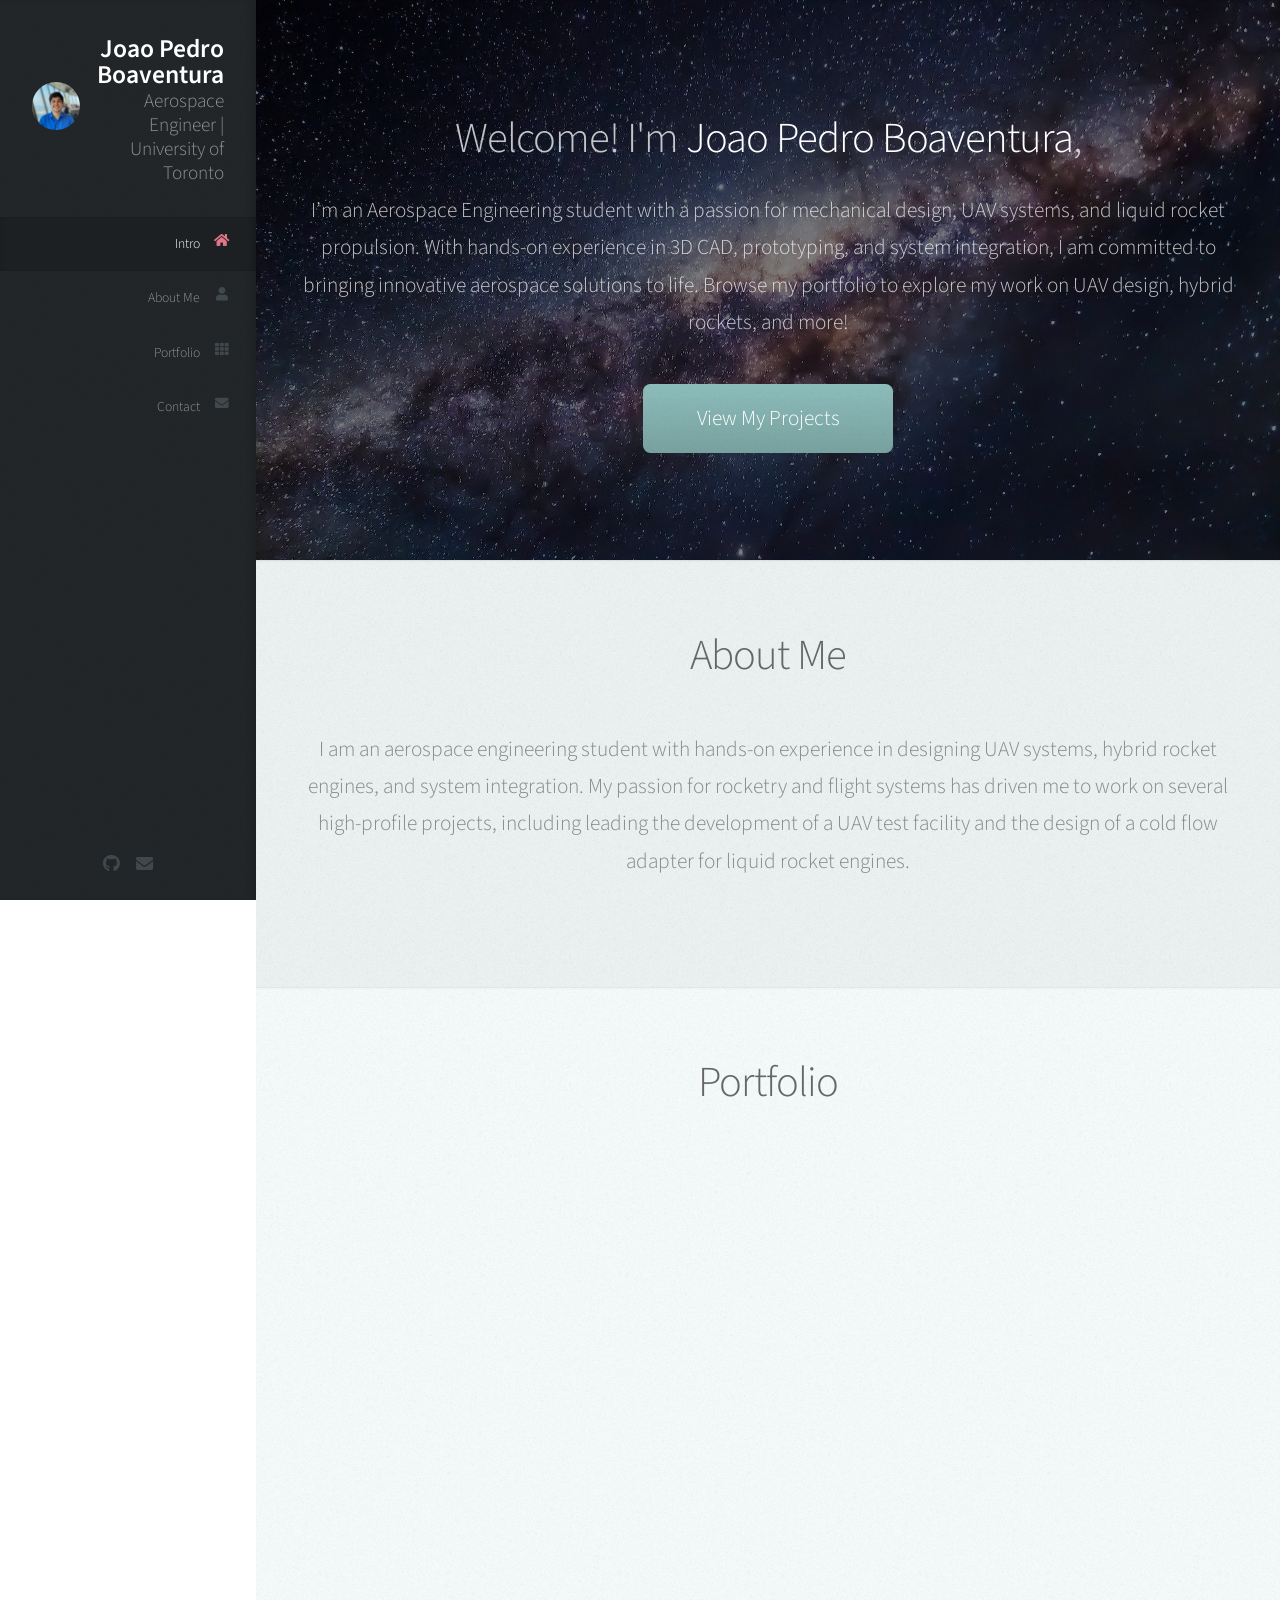
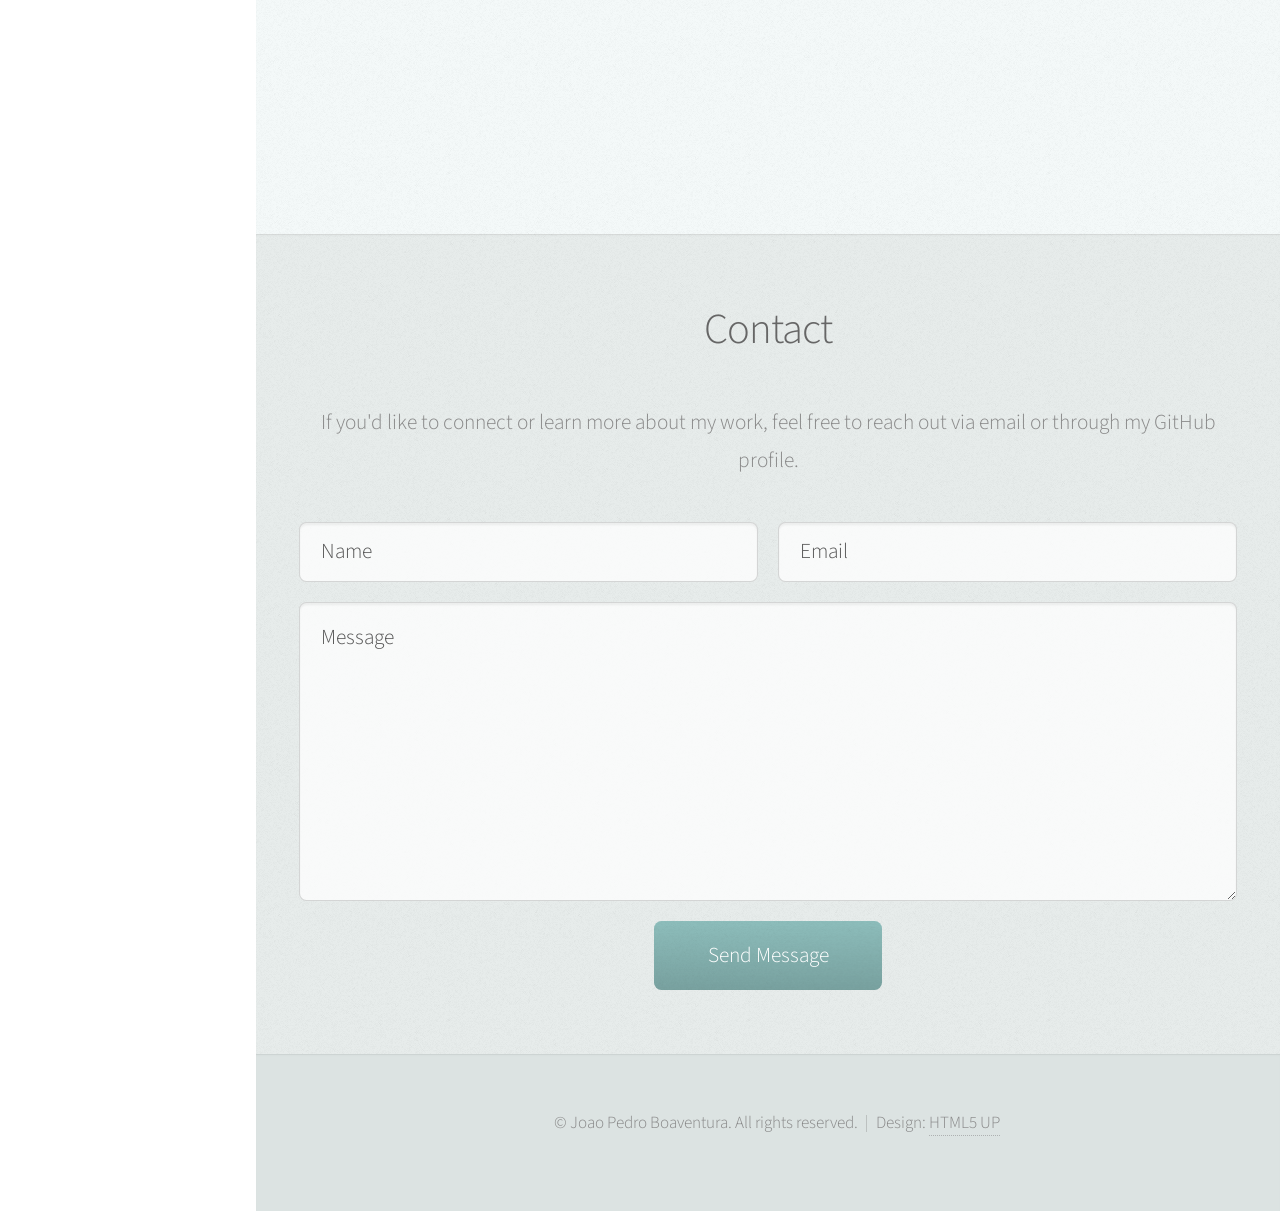
==== commit 3f84ef85: "Your commit message here" ====
--- a/index.html
+++ b/index.html
@@ -10,6 +10,26 @@
 		<meta charset="utf-8" />
 		<meta name="viewport" content="width=device-width, initial-scale=1, user-scalable=no" />
 		<link rel="stylesheet" href="assets/css/main.css" />
+		<style>
+			/* Darken the Milky Way background */
+			#top {
+				position: relative;
+			}
+			#top::before {
+				content: "";
+				position: absolute;
+				top: 0;
+				left: 0;
+				right: 0;
+				bottom: 0;
+				background: rgba(0, 0, 0, 0.5); /* Adjust this for desired darkness */
+				z-index: 1;
+			}
+			#top .container {
+				position: relative;
+				z-index: 2; /* Bring text above the overlay */
+			}
+		</style>
 	</head>
 	<body class="is-preload">
 
@@ -18,13 +38,19 @@
 
 				<div class="top">
 
-					<!-- Logo -->
-						<div id="logo">
-							<span class="image avatar48"><img src="images/avatar.jpg" alt="" /></span>
-							<h1 id="title">Joao Pedro Boaventura</h1>
-							<p>Aerospace Engineer | Vehicle Simulation Laboratory | UTAT Rocketry</p>
-						</div>
-
+					
+                     <!-- Logo -->
+                    <div id="logo">
+                        <div style="display: flex; align-items: center; justify-content: flex-start;">
+                            <span class="image avatar48" style="margin-right: 10px; background-color: transparent;">
+                                <img src="assets/linkedin.jpg" alt="Joao Pedro Boaventura" style="border-radius: 50%; width: 48px; height: 48px;" />
+                            </span>
+                        <div style="display: inline-block;">
+                                <h1 id="title" style="margin: 0; font-size: 1.2em;">Joao Pedro Boaventura</h1>
+                                <p style="margin: 0; font-size: 0.9em;">Aerospace Engineer | University of Toronto</p>
+                        </div>
+                    </div>
+                </div>
 					<!-- Nav -->
 						<nav id="nav">
 							<ul>
@@ -52,38 +78,42 @@
 		<!-- Main -->
 			<div id="main">
 
-				<!-- Intro -->
-					<section id="top" class="one dark cover">
+				<!-- Intro with Darkened Milky Way Background -->
+					<section id="top" class="one dark cover" style="background-image: url('assets/milkyway.jpg'); background-size: cover;">
 						<div class="container">
+
 							<header>
-								<h2 class="alt">Hi! I'm <strong>Joao Pedro Boaventura</strong>, an Aerospace Engineering student specializing in UAV design and liquid rocket systems.</h2>
-								<p>Welcome to my portfolio. Here you can explore my work on various aerospace projects, including my role in designing UAV test facilities and hybrid rocket systems.</p>
+								<h2 class="alt">Welcome! I'm <strong>Joao Pedro Boaventura</strong>,</h2>
+								<p>I’m an Aerospace Engineering student with a passion for mechanical design, UAV systems, and liquid rocket propulsion. With hands-on experience in 3D CAD, prototyping, and system integration, I am committed to bringing innovative aerospace solutions to life. Browse my portfolio to explore my work on UAV design, hybrid rockets, and more!</p>
 							</header>
+
 							<footer>
-								<a href="#portfolio" class="button scrolly">View My Work</a>
+								<a href="#portfolio" class="button scrolly">View My Projects</a>
 							</footer>
+
 						</div>
 					</section>
 
 				<!-- About Me -->
 					<section id="about" class="three">
 						<div class="container">
+
 							<header>
 								<h2>About Me</h2>
 							</header>
-							<a href="#" class="image featured"><img src="images/about.jpg" alt="Joao Pedro Boaventura" /></a>
+
 							<p>I am an aerospace engineering student with hands-on experience in designing UAV systems, hybrid rocket engines, and system integration. My passion for rocketry and flight systems has driven me to work on several high-profile projects, including leading the development of a UAV test facility and the design of a cold flow adapter for liquid rocket engines.</p>
+
 						</div>
 					</section>
 
 				<!-- Portfolio -->
 					<section id="portfolio" class="two">
 						<div class="container">
+
 							<header>
 								<h2>Portfolio</h2>
 							</header>
-
-							<p>Here are some of the key projects I have worked on during my engineering studies, focusing on UAV design, hybrid rockets, and system integration.</p>
 
 							<!-- Embed PowerPoint Presentation from OneDrive -->
 							<div style="text-align: center;">
@@ -98,10 +128,13 @@
 				<!-- Contact -->
 					<section id="contact" class="four">
 						<div class="container">
+
 							<header>
 								<h2>Contact</h2>
 							</header>
+
 							<p>If you'd like to connect or learn more about my work, feel free to reach out via email or through my GitHub profile.</p>
+
 							<form method="post" action="#">
 								<div class="row">
 									<div class="col-6 col-12-mobile"><input type="text" name="name" placeholder="Name" /></div>
@@ -114,6 +147,7 @@
 									</div>
 								</div>
 							</form>
+
 						</div>
 					</section>
 
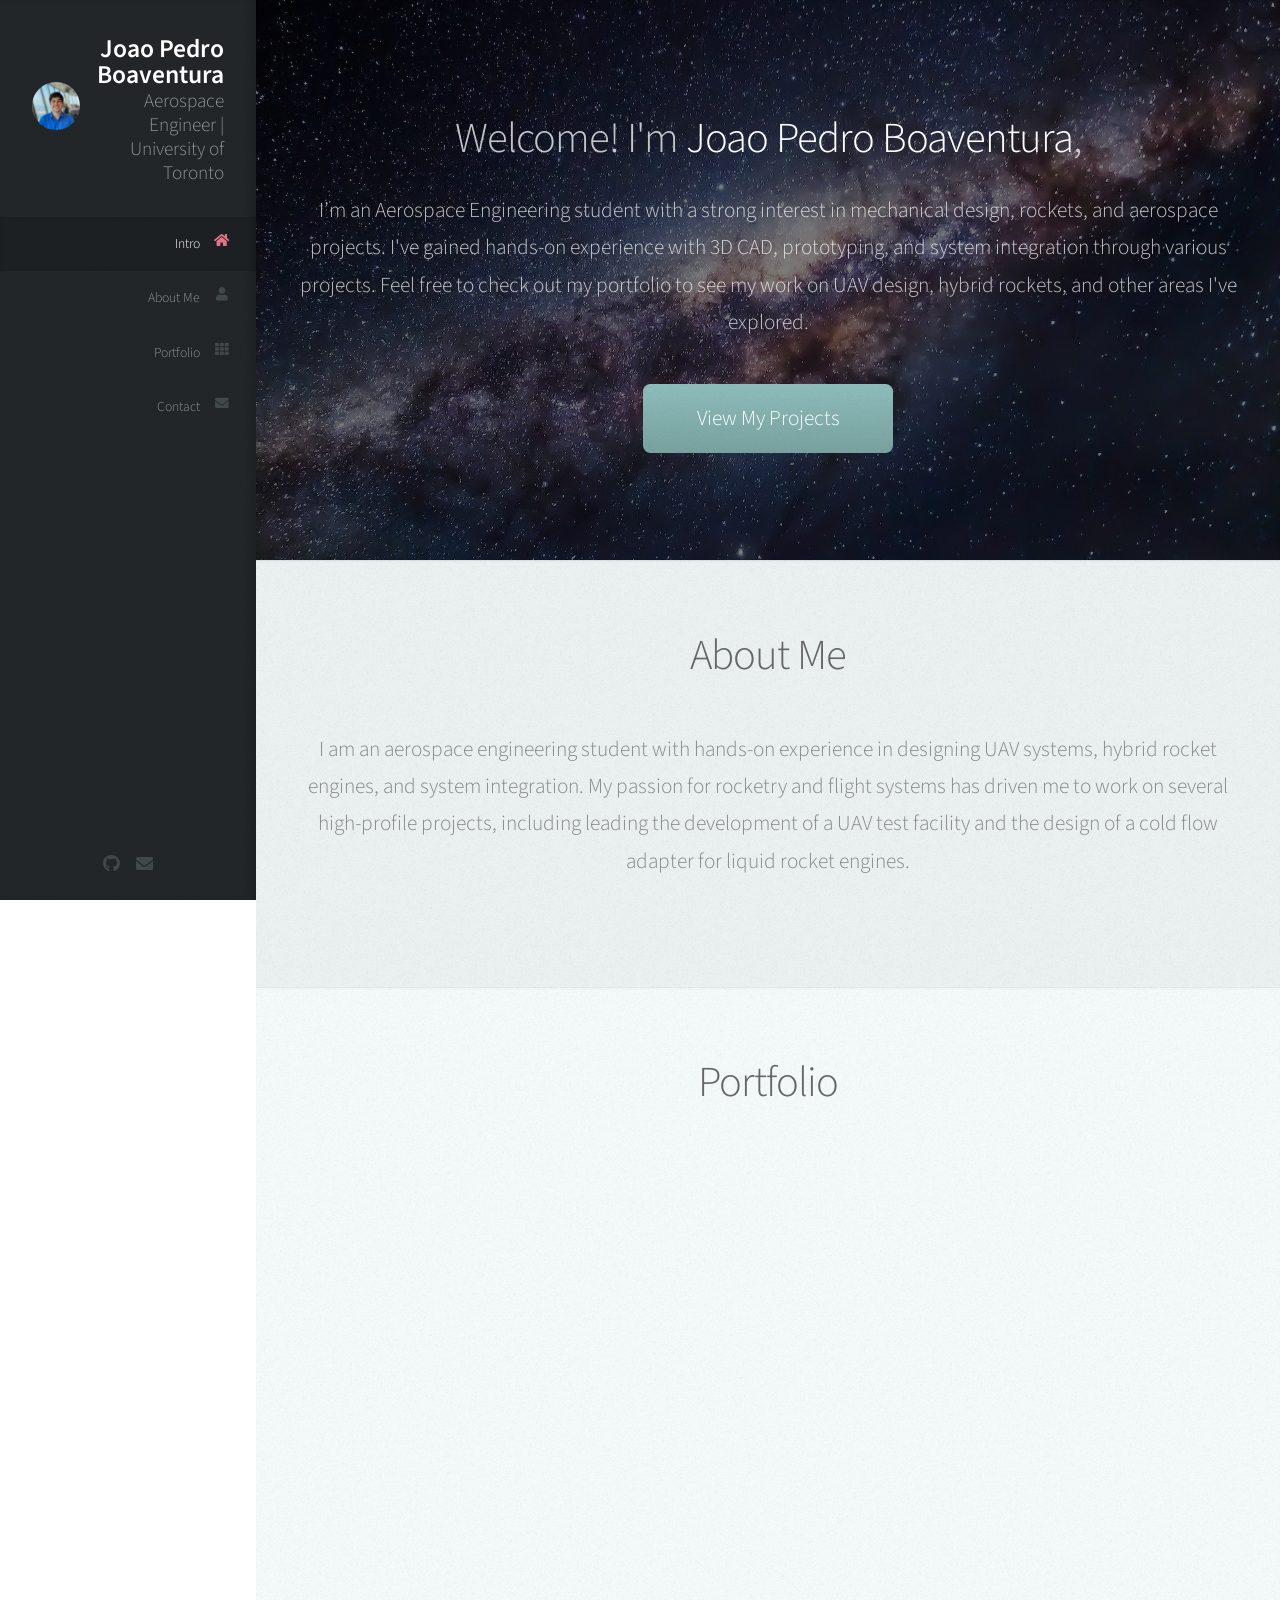
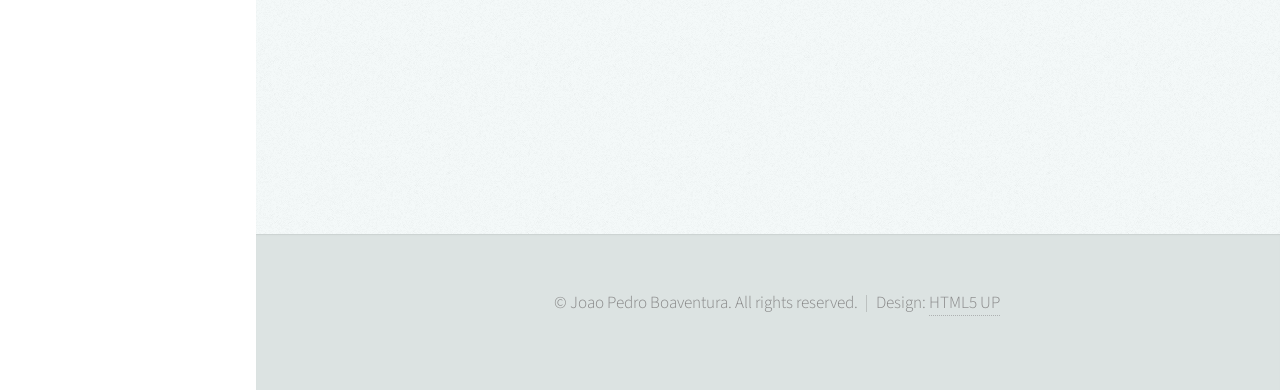
==== commit a2b35dee: "for career fair" ====
--- a/index.html
+++ b/index.html
@@ -84,7 +84,7 @@
 
 							<header>
 								<h2 class="alt">Welcome! I'm <strong>Joao Pedro Boaventura</strong>,</h2>
-								<p>I’m an Aerospace Engineering student with a passion for mechanical design, UAV systems, and liquid rocket propulsion. With hands-on experience in 3D CAD, prototyping, and system integration, I am committed to bringing innovative aerospace solutions to life. Browse my portfolio to explore my work on UAV design, hybrid rockets, and more!</p>
+								<p>I’m an Aerospace Engineering student with a strong interest in mechanical design, rockets, and aerospace projects. I've gained hands-on experience with 3D CAD, prototyping, and system integration through various projects. Feel free to check out my portfolio to see my work on UAV design, hybrid rockets, and other areas I've explored.</p>
 							</header>
 
 							<footer>
@@ -125,31 +125,7 @@
 						</div>
 					</section>
 
-				<!-- Contact -->
-					<section id="contact" class="four">
-						<div class="container">
-
-							<header>
-								<h2>Contact</h2>
-							</header>
-
-							<p>If you'd like to connect or learn more about my work, feel free to reach out via email or through my GitHub profile.</p>
-
-							<form method="post" action="#">
-								<div class="row">
-									<div class="col-6 col-12-mobile"><input type="text" name="name" placeholder="Name" /></div>
-									<div class="col-6 col-12-mobile"><input type="email" name="email" placeholder="Email" /></div>
-									<div class="col-12">
-										<textarea name="message" placeholder="Message"></textarea>
-									</div>
-									<div class="col-12">
-										<input type="submit" value="Send Message" />
-									</div>
-								</div>
-							</form>
-
-						</div>
-					</section>
+				
 
 			</div>
 
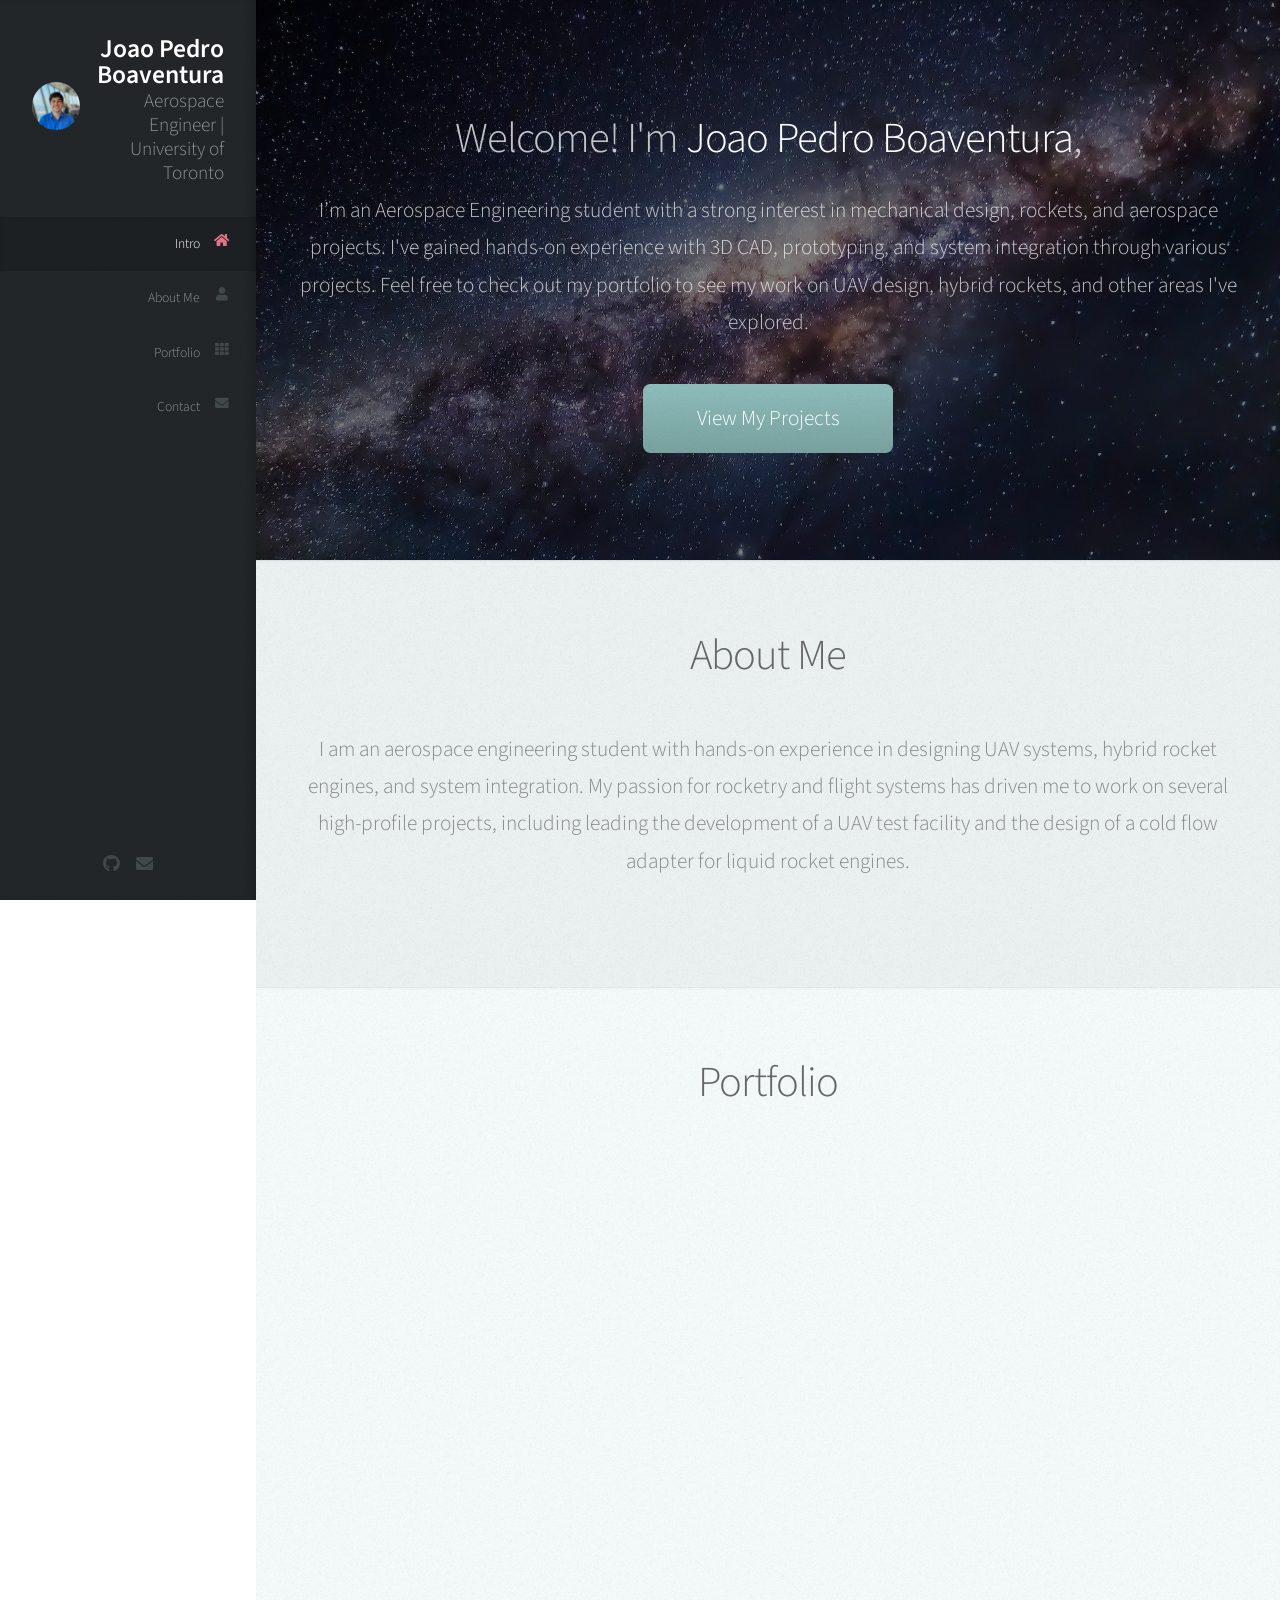
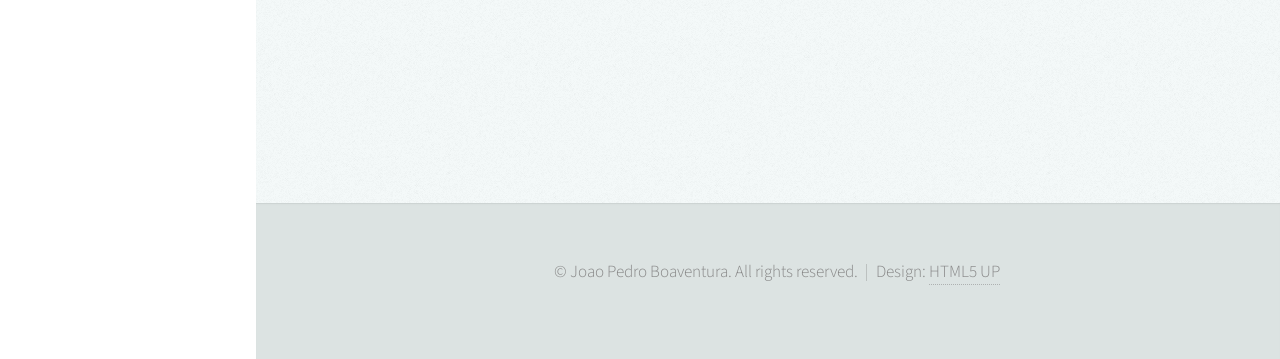
==== commit 50fc4997: "for google docs" ====
--- a/index.html
+++ b/index.html
@@ -115,11 +115,9 @@
 								<h2>Portfolio</h2>
 							</header>
 
-							<!-- Embed PowerPoint Presentation from OneDrive -->
+							
 							<div style="text-align: center;">
-								<iframe src="https://utoronto-my.sharepoint.com/personal/joao_boaventura_mail_utoronto_ca/_layouts/15/Doc.aspx?sourcedoc={6d25b13e-73f6-4c04-ba29-027838c07a34}&amp;action=embedview&amp;wdAr=1.7777777777777777" width="800px" height="600px" frameborder="0">
-									This is an embedded <a target="_blank" href="https://office.com">Microsoft Office</a> presentation, powered by <a target="_blank" href="https://office.com/webapps">Office</a>.
-								</iframe>
+								<iframe src="https://docs.google.com/presentation/d/e/2PACX-1vSYtnfAHqjbm-Hk4Qfb55lRSf53rWBtzcnHyqBTuPrA7P9A2KT_ZGxo2q55Wq-s4j3VNSzcBCh8YPGc/embed?start=true&loop=false&delayms=60000" frameborder="0" width="960" height="569" allowfullscreen="true" mozallowfullscreen="true" webkitallowfullscreen="true"></iframe>								</iframe>
 							</div>
 
 						</div>
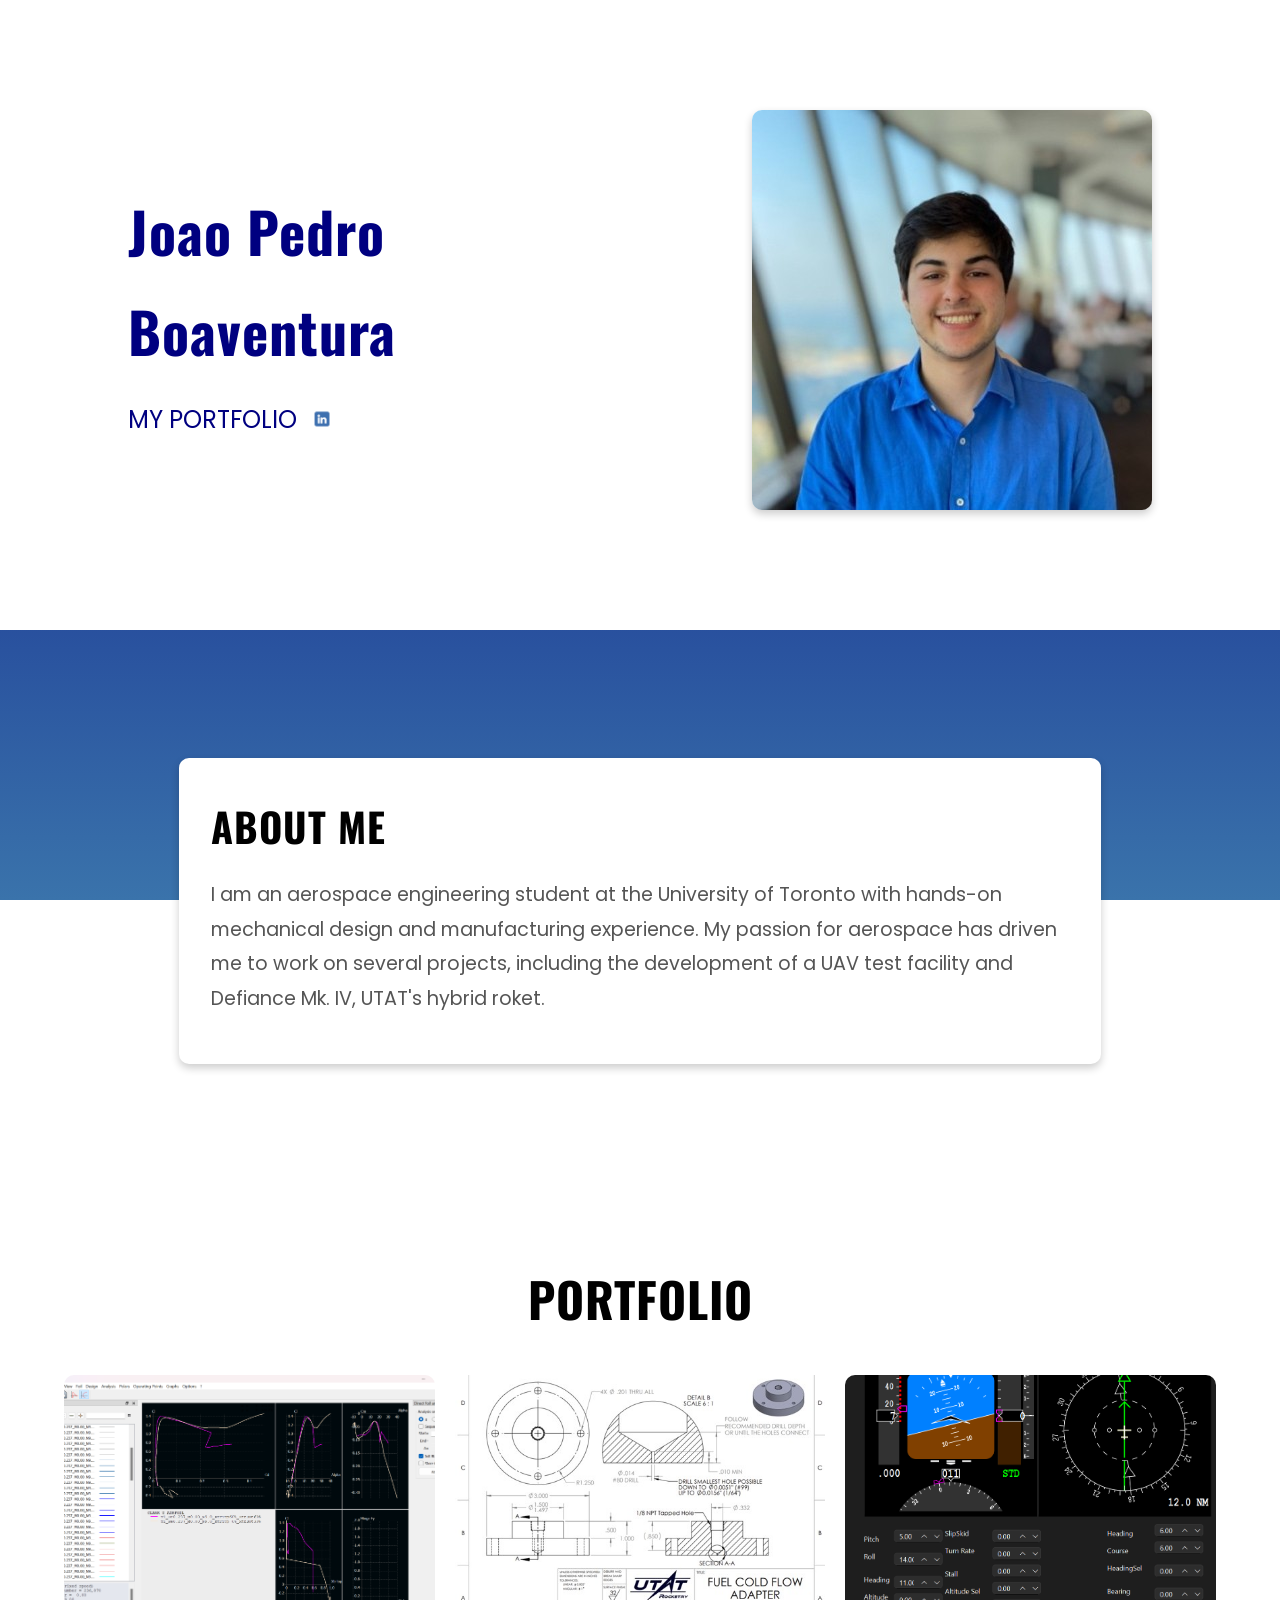
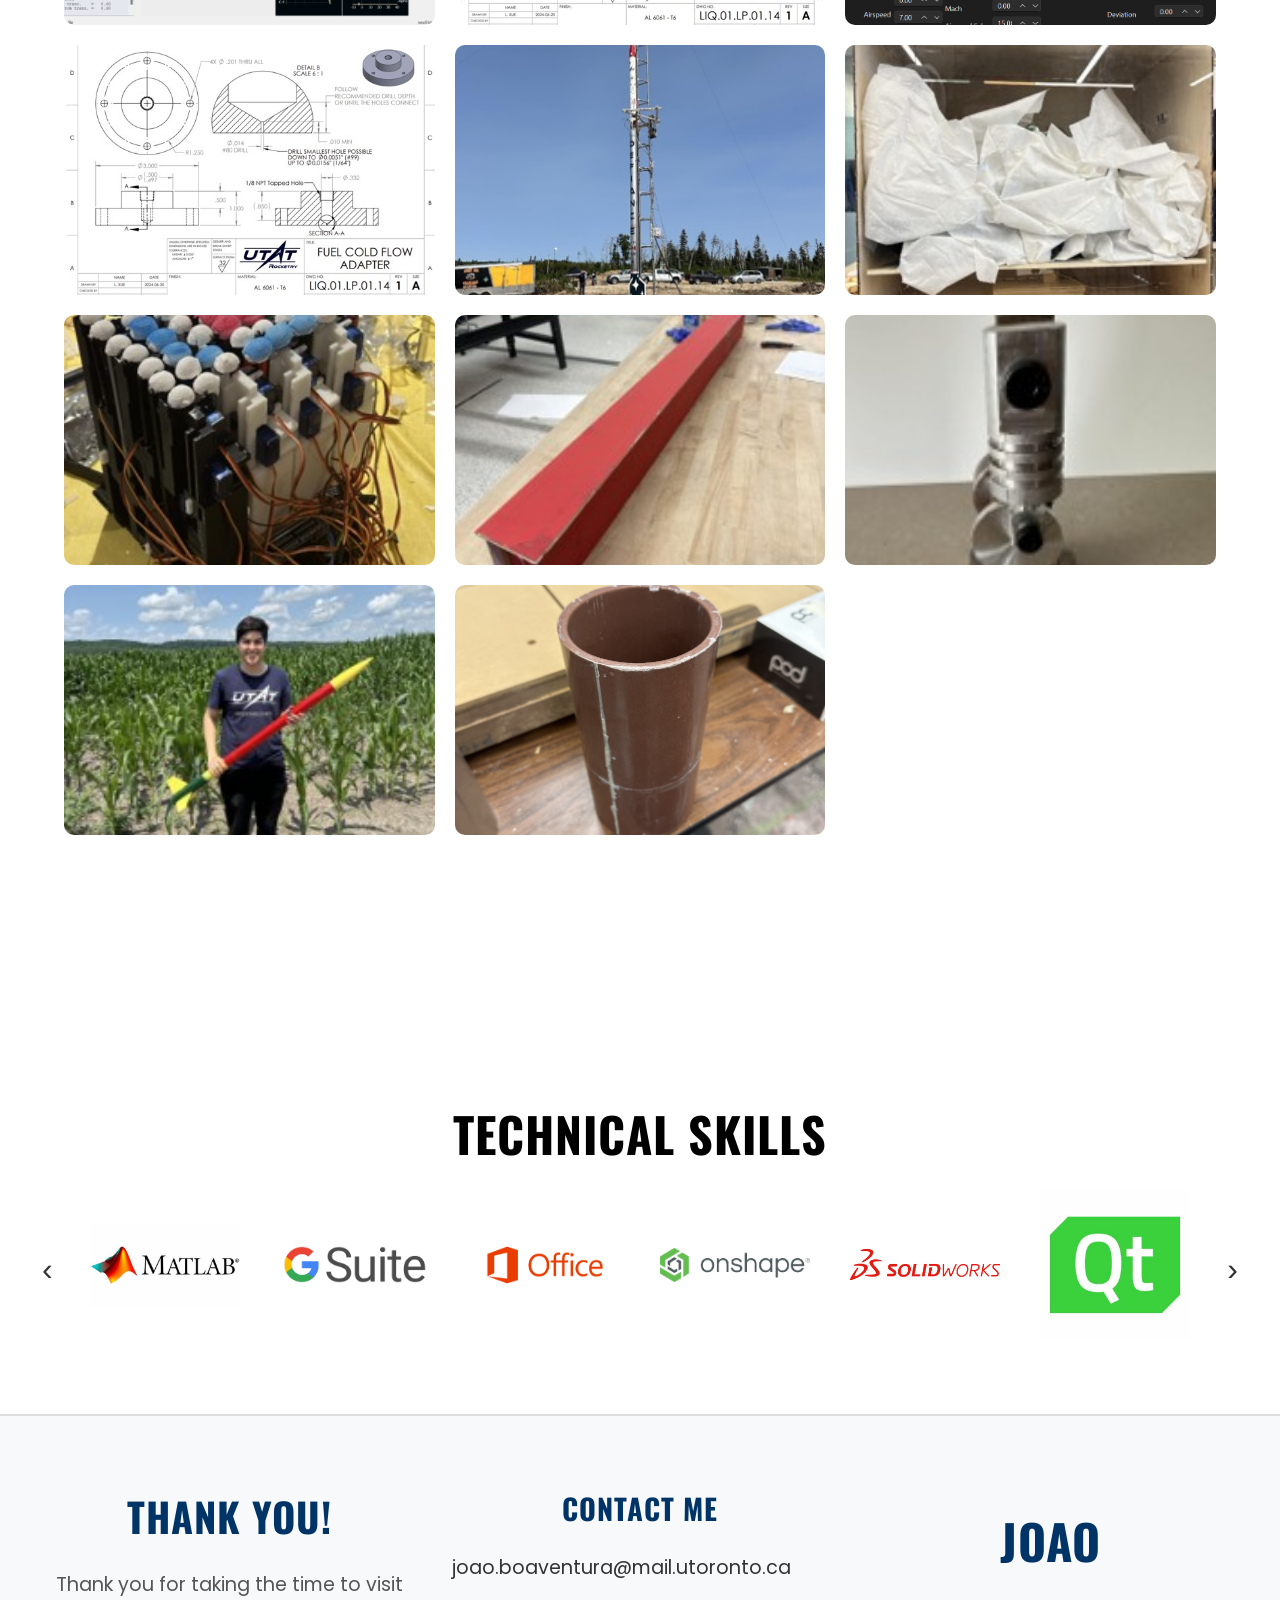
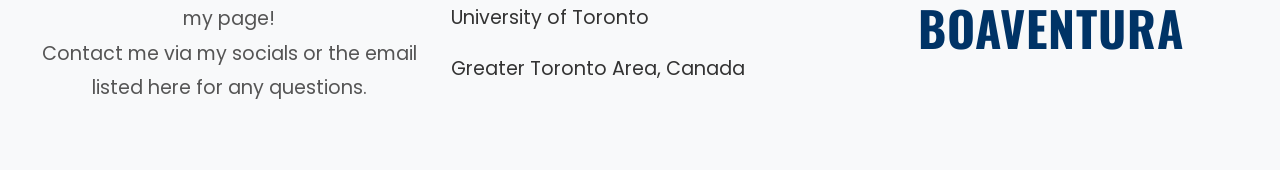
==== commit 4b1a9d6e: "Revamped the website" ====
--- a/index.html
+++ b/index.html
@@ -1,147 +1,196 @@
-<!DOCTYPE HTML>
-<!--
-	Prologue by HTML5 UP
-	html5up.net | @ajlkn
-	Free for personal and commercial use under the CCA 3.0 license (html5up.net/license)
--->
-<html>
-	<head>
-		<title>Joao Pedro Boaventura's Portfolio</title>
-		<meta charset="utf-8" />
-		<meta name="viewport" content="width=device-width, initial-scale=1, user-scalable=no" />
-		<link rel="stylesheet" href="assets/css/main.css" />
-		<style>
-			/* Darken the Milky Way background */
-			#top {
-				position: relative;
-			}
-			#top::before {
-				content: "";
-				position: absolute;
-				top: 0;
-				left: 0;
-				right: 0;
-				bottom: 0;
-				background: rgba(0, 0, 0, 0.5); /* Adjust this for desired darkness */
-				z-index: 1;
-			}
-			#top .container {
-				position: relative;
-				z-index: 2; /* Bring text above the overlay */
-			}
-		</style>
-	</head>
-	<body class="is-preload">
+<!DOCTYPE html>
+<html lang="en">
+<head>
+    <meta charset="UTF-8">
+    <meta name="viewport" content="width=device-width, initial-scale=1.0">
+    <title>Joao Pedro Boaventura | Portfolio</title>
+    <link href="https://fonts.googleapis.com/css2?family=Oswald:wght@400;700&display=swap" rel="stylesheet">
+    <link href="https://fonts.googleapis.com/css2?family=Poppins:wght@300;400;500&display=swap" rel="stylesheet">
+    <link rel="stylesheet" href="style.css">
+    <script defer src="script.js"></script>
+</head>
+<body>
+    <!-- Parallax Cover Section -->
+    <div class="parallax">
+        <div class="parallax-content">
+            <div class="parallax-text">
+                <h1>Joao Pedro Boaventura</h1>
+                <div class="social-container">
+                    <p>MY PORTFOLIO</p>
+                    <a href="https://www.linkedin.com/in/joao-boaventura/" target="_blank">
+                        <img src="assets/link_logo.png" alt="LinkedIn Logo">
+                    </a>
+                </div>
+            </div>
+            <div class="parallax-photo">
+                <img src="assets/linkedin.jpg" alt="Joao Pedro Boaventura">
+            </div>
+        </div>
+    </div>
 
-		<!-- Header -->
-			<div id="header">
+    <!-- Main Content -->
+    <div class="content">
+        <section id="about">
+            <div class="about-me">
+                <div class="about-me-text">
+                    <h2>ABOUT ME</h2>
+                    <p>
+                        I am an aerospace engineering student at the University of Toronto with hands-on mechanical design  and manufacturing experience. 
+                        My passion for aerospace has driven me to work on several projects, including the development of a UAV test facility and Defiance Mk. IV, UTAT's hybrid roket.
+                    </p>
+                </div>
+            </div>
+        </section>
 
-				<div class="top">
-
-					
-                     <!-- Logo -->
-                    <div id="logo">
-                        <div style="display: flex; align-items: center; justify-content: flex-start;">
-                            <span class="image avatar48" style="margin-right: 10px; background-color: transparent;">
-                                <img src="assets/linkedin.jpg" alt="Joao Pedro Boaventura" style="border-radius: 50%; width: 48px; height: 48px;" />
-                            </span>
-                        <div style="display: inline-block;">
-                                <h1 id="title" style="margin: 0; font-size: 1.2em;">Joao Pedro Boaventura</h1>
-                                <p style="margin: 0; font-size: 0.9em;">Aerospace Engineer | University of Toronto</p>
-                        </div>
+        <section id="portfolio">
+            <h2>PORTFOLIO</h2>
+            <!-- <p>Here are some of my notable projects:</p> -->
+            <div class="portfolio-grid">
+                <!-- Project 1 -->
+                <div class="portfolio-item">
+                    <img src="assets/XFLR - Flight test.png" alt="UAV Flight Test Facility">
+                    <div class="portfolio-overlay">
+                        <h3>UAV Flight Test Facility</h3>
+                        <a href="TestFacility.html" class="learn-more">Learn More</a>
                     </div>
                 </div>
-					<!-- Nav -->
-						<nav id="nav">
-							<ul>
-								<li><a href="#top" id="top-link"><span class="icon solid fa-home">Intro</span></a></li>
-								<li><a href="#about" id="about-link"><span class="icon solid fa-user">About Me</span></a></li>
-								<li><a href="#portfolio" id="portfolio-link"><span class="icon solid fa-th">Portfolio</span></a></li>
-								<li><a href="#contact" id="contact-link"><span class="icon solid fa-envelope">Contact</span></a></li>
-							</ul>
-						</nav>
+                <!-- Project 3 -->
+                <div class="portfolio-item">
+                    <img src="assets/ColdFlow.jpg" alt="Cold Flow Adapter">
+                    <div class="portfolio-overlay">
+                        <h3>Liquid Rocket Quick Disconnect</h3>
+                        <a href="quickdisconnect.html" class="learn-more">Learn More</a>
+                    </div>
+                </div>
+                <!-- Project 2 -->
+                <div class="portfolio-item">
+                    <img src="assets/EFIS display.png" alt="EFIS Display Project">
+                    <div class="portfolio-overlay">
+                        <h3>EFIS Display Development</h3>
+                        <a href="efisproject.html" class="learn-more">Learn More</a>
+                    </div>
+                </div>
+                <!-- Project 3 -->
+                <div class="portfolio-item">
+                    <img src="assets/ColdFlow.jpg" alt="Cold Flow Adapter">
+                    <div class="portfolio-overlay">
+                        <h3>Cold Flow Adapter</h3>
+                        <a href="coldflowproject.html" class="learn-more">Learn More</a>
+                    </div>
+                </div>
+                <!-- Project 4 -->
+                <div class="portfolio-item">
+                    <img src="assets/LaunchRail.jpg" alt="Rocket Launch Rail">
+                    <div class="portfolio-overlay">
+                        <h3>Rocket Launch Rail</h3>
+                        <a href="launchrailproject.html" class="learn-more">Learn More</a>
+                    </div>
+                </div>
+                <!-- Project 5 -->
+                <div class="portfolio-item">
+                    <img src="assets/PraxisIII.jpg" alt="Praxis III Trash Bin">
+                    <div class="portfolio-overlay">
+                        <h3>Praxis III Trash Bin</h3>
+                        <a href="praxisiiiproject.html" class="learn-more">Learn More</a>
+                    </div>
+                </div>
+                <!-- Project 6 -->
+                <div class="portfolio-item">
+                    <img src="assets/PraxisII.jpg" alt="Praxis II Curling Aid">
+                    <div class="portfolio-overlay">
+                        <h3>Praxis II Curling Aid</h3>
+                        <a href="praxisiiproject.html" class="learn-more">Learn More</a>
+                    </div>
+                </div>
+                <!-- Project 7 -->
+                <div class="portfolio-item">
+                    <img src="assets/CIV102.jpg" alt="CIV102 Bridge Design">
+                    <div class="portfolio-overlay">
+                        <h3>CIV102 Bridge Design</h3>
+                        <a href="civ102project.html" class="learn-more">Learn More</a>
+                    </div>
+                </div>
+                <!-- Project 8 -->
+                <div class="portfolio-item">
+                    <img src="assets/PneumaticPiston.jpg" alt="Pneumatic Piston">
+                    <div class="portfolio-overlay">
+                        <h3>Pneumatic Piston</h3>
+                        <a href="pneumaticpistonproject.html" class="learn-more">Learn More</a>
+                    </div>
+                </div>
+                <!-- Project 9 -->
+                <div class="portfolio-item">
+                    <img src="assets/HighPowerRocket.jpg" alt="High-Power Rocket">
+                    <div class="portfolio-overlay">
+                        <h3>High-Power Rocket</h3>
+                        <a href="highpowerrocketproject.html" class="learn-more">Learn More</a>
+                    </div>
+                </div>
+                <!-- Project 10 -->
+                <div class="portfolio-item">
+                    <img src="assets/LinerDesign.jpg" alt="Combustion Chamber Liner">
+                    <div class="portfolio-overlay">
+                        <h3>Combustion Chamber Liner Manufacturing</h3>
+                        <a href="linerdesignproject.html" class="learn-more">Learn More</a>
+                    </div>
+                </div>
+            </div>
+        </section>
+    </div>
 
-				</div>
+    <!-- Technical Skills Section -->
+    <section id="technical-skills">
+        <h2>TECHNICAL SKILLS</h2>
+        <div class="carousel-container">
+            <button class="carousel-button prev" onclick="moveCarousel(-1)">&#8249;</button>
+            <div class="carousel">
+                <a href="https://www.mathworks.com/" target="_blank">
+                    <img src="assets/matlab.png" alt="MATLAB">
+                </a>
+                <a href="https://workspace.google.com/" target="_blank">
+                    <img src="assets/google_suite.png" alt="Google Suite">
+                </a>
+                <a href="https://www.microsoft.com/en-us/microsoft-365" target="_blank">
+                    <img src="assets/office.png" alt="Microsoft Office">
+                </a>
+                <a href="https://www.onshape.com/" target="_blank">
+                    <img src="assets/onshape.png" alt="Onshape">
+                </a>
+                <a href="https://www.solidworks.com/" target="_blank">
+                    <img src="assets/solidworks.png" alt="SolidWorks">
+                </a>
+                <a href="https://www.qt.io/" target="_blank">
+                    <img src="assets/qt_creator.png" alt="Qt Creator">
+                </a>
+            </div>
+            <button class="carousel-button next" onclick="moveCarousel(1)">&#8250;</button>
+        </div>
+    </section>
+</body>
+</html>
 
-				<div class="bottom">
-
-					<!-- Social Icons -->
-						<ul class="icons">
-							<li><a href="https://github.com/your-username" class="icon brands fa-github"><span class="label">Github</span></a></li>
-							<li><a href="mailto:youremail@example.com" class="icon solid fa-envelope"><span class="label">Email</span></a></li>
-						</ul>
-
-				</div>
-
-			</div>
-
-		<!-- Main -->
-			<div id="main">
-
-				<!-- Intro with Darkened Milky Way Background -->
-					<section id="top" class="one dark cover" style="background-image: url('assets/milkyway.jpg'); background-size: cover;">
-						<div class="container">
-
-							<header>
-								<h2 class="alt">Welcome! I'm <strong>Joao Pedro Boaventura</strong>,</h2>
-								<p>I’m an Aerospace Engineering student with a strong interest in mechanical design, rockets, and aerospace projects. I've gained hands-on experience with 3D CAD, prototyping, and system integration through various projects. Feel free to check out my portfolio to see my work on UAV design, hybrid rockets, and other areas I've explored.</p>
-							</header>
-
-							<footer>
-								<a href="#portfolio" class="button scrolly">View My Projects</a>
-							</footer>
-
-						</div>
-					</section>
-
-				<!-- About Me -->
-					<section id="about" class="three">
-						<div class="container">
-
-							<header>
-								<h2>About Me</h2>
-							</header>
-
-							<p>I am an aerospace engineering student with hands-on experience in designing UAV systems, hybrid rocket engines, and system integration. My passion for rocketry and flight systems has driven me to work on several high-profile projects, including leading the development of a UAV test facility and the design of a cold flow adapter for liquid rocket engines.</p>
-
-						</div>
-					</section>
-
-				<!-- Portfolio -->
-					<section id="portfolio" class="two">
-						<div class="container">
-
-							<header>
-								<h2>Portfolio</h2>
-							</header>
-
-							
-							<div style="text-align: center;">
-								<iframe src="https://docs.google.com/presentation/d/e/2PACX-1vSYtnfAHqjbm-Hk4Qfb55lRSf53rWBtzcnHyqBTuPrA7P9A2KT_ZGxo2q55Wq-s4j3VNSzcBCh8YPGc/embed?start=true&loop=false&delayms=60000" frameborder="0" width="960" height="569" allowfullscreen="true" mozallowfullscreen="true" webkitallowfullscreen="true"></iframe>								</iframe>
-							</div>
-
-						</div>
-					</section>
-
-				
-
-			</div>
-
-		<!-- Footer -->
-			<div id="footer">
-				<ul class="copyright">
-					<li>&copy; Joao Pedro Boaventura. All rights reserved.</li><li>Design: <a href="http://html5up.net">HTML5 UP</a></li>
-				</ul>
-			</div>
-
-		<!-- Scripts -->
-			<script src="assets/js/jquery.min.js"></script>
-			<script src="assets/js/jquery.scrolly.min.js"></script>
-			<script src="assets/js/jquery.scrollex.min.js"></script>
-			<script src="assets/js/browser.min.js"></script>
-			<script src="assets/js/breakpoints.min.js"></script>
-			<script src="assets/js/util.js"></script>
-			<script src="assets/js/main.js"></script>
-
-	</body>
-</html>+<section id="thank-you">
+    <div class="thank-you-container">
+        <div class="thank-you-message">
+            <h1>THANK YOU!</h1>
+            <p>
+                Thank you for taking the time to visit my page!
+            </p>
+            <p>
+                Contact me via my socials or the email listed here for any questions.
+            </p>
+        </div>
+        <div class="contact-info">
+            <h2>CONTACT ME</h2>
+            <ul>
+                <li>joao.boaventura@mail.utoronto.ca</li>
+            
+                <li>University of Toronto</li>
+                <li>Greater Toronto Area, Canada</li>
+            </ul>
+        </div>
+        <div class="thank-you-name">
+            <h1>JOAO BOAVENTURA</h1>
+        </div>
+    </div>
+</section>
--- a/style.css
+++ b/style.css
@@ -0,0 +1,446 @@
+/* General Reset */
+* {
+    margin: 0;
+    padding: 0;
+    box-sizing: border-box;
+}
+
+body {
+    font-family: Arial, sans-serif;
+    line-height: 1.6;
+    overflow-x: hidden;
+    background: linear-gradient(180deg, navy 0%, #3a73ab 50%, white 100%);
+    background-attachment: fixed;
+    background-size: 100% 200%;
+    transition: color 0.5s ease;
+    color: white; /* Start with white text for readability */
+}
+
+/* Adding Oswald Font for Headings */
+@import url('https://fonts.googleapis.com/css2?family=Oswald:wght@400;500;700&display=swap');
+@import url('https://fonts.googleapis.com/css2?family=Oswald:wght@400;700&display=swap');
+/* Parallax Section */
+.parallax {
+    position: relative;
+    height: 70vh; /* Adjusted height */
+    background: white; /* Changed background to white */
+    display: flex;
+    align-items: center;
+    justify-content: space-between;
+    padding: 0 10%;
+    color: navy; /* Changed text color to navy blue */
+}
+
+/* Remove the dark overlay */
+.parallax::before {
+    display: none; /* Removed the dark overlay for better readability on white */
+}
+
+.parallax-content {
+    display: flex;
+    align-items: center;
+    justify-content: space-between;
+    position: relative;
+    z-index: 2;
+    width: 100%;
+}
+
+.parallax-text {
+    max-width: 50%;
+    position: relative;
+}
+
+.parallax-text h1 {
+    font-size: 3.5rem; /* Slightly increased font size */
+    margin-bottom: 1rem;
+    color: navy; /* Changed color to navy blue */
+    font-weight: bold; /* Emphasized the text */
+}
+
+.parallax-text p {
+    font-size: 1.5rem; /* Increased font size for better readability */
+    margin-bottom: 0.5rem;
+    color: navy; /* Changed color to navy blue */
+}
+
+.social-container {
+    display: flex;
+    align-items: center;
+    gap: 10px; /* Space between text and icon */
+}
+
+.social-container img {
+    width: 30px;
+    height: 30px;
+    border-radius: 5px;
+}
+
+.parallax-photo img {
+    height: 80%;
+    width: auto;
+    border-radius: 10px;
+    box-shadow: 0 4px 8px rgba(0, 0, 0, 0.2);
+    z-index: 2;
+}
+
+/* Main Content Section */
+.content {
+    padding: 4rem 2rem;
+}
+
+.content h2 {
+    margin-bottom: 1rem;
+    color: black; /* Ensure readability on white */
+}
+.content p {
+    margin-bottom: 1rem;
+    color: #555;
+}
+
+.content section {
+    margin-bottom: 4rem;
+}
+
+/* About Me Section */
+#about {
+    padding: 4rem 2rem;
+    background: transparent; /* Allow the gradient from the body */
+    color: white;
+}
+
+.about-me {
+    max-width: 80%;
+    margin: 0 auto;
+    padding: 2rem;
+    background: white; /* White box for the "About Me" section */
+    border-radius: 10px;
+    box-shadow: 0 4px 8px rgba(0, 0, 0, 0.2);
+    color: black; /* Ensure readability inside the white box */
+}
+
+.about-me h2 {
+    font-size: 2.5rem; /* Larger font size for the title */
+    font-weight: bold; /* Keep the title bold for emphasis */
+}
+
+.about-me p {
+    font-size: 1.2rem; /* Larger font size for the paragraph */
+    line-height: 1.8; /* Adds better spacing between lines for readability */
+}
+
+/* Portfolio Section */
+#portfolio {
+    padding: 4rem 2rem;
+    background: transparent; /* Allow the gradient from the body */
+    color: black; /* Ensure text contrast */
+    text-align: center;
+}
+
+/* Portfolio Grid */
+.portfolio-grid {
+    display: grid;
+    grid-template-columns: repeat(auto-fit, minmax(300px, 1fr));
+    gap: 20px;
+    margin-top: 2rem;
+}
+
+/* Portfolio Item */
+.portfolio-item {
+    position: relative;
+    overflow: hidden;
+    border-radius: 10px;
+    width: auto; /* Ensures width adapts to the content */
+    height: 250px; /* Adjust this to control the height */
+    display: flex;
+    justify-content: center;
+    align-items: center;
+}
+
+.portfolio-item img {
+    width: 100%;
+    height: 100%; /* Ensure the image fills the container */
+    object-fit: cover; /* Ensures the image maintains its aspect ratio and covers the area */
+    display: block;
+    transition: transform 0.3s ease;
+}
+
+.portfolio-item:hover img {
+    transform: scale(1.1); /* Slight zoom effect on hover */
+}
+
+/* Portfolio Overlay */
+.portfolio-overlay {
+    position: absolute;
+    top: 0;
+    left: 0;
+    right: 0;
+    bottom: 0;
+    background: rgba(0, 0, 0, 0.6);
+    color: white;
+    display: flex;
+    flex-direction: column;
+    justify-content: center;
+    align-items: center;
+    opacity: 0;
+    transition: opacity 0.3s ease;
+    text-align: center;
+    padding: 20px;
+    width: 100%;
+    height: 100%; /* Matches the size of the image */
+}
+
+.portfolio-item:hover .portfolio-overlay {
+    opacity: 1;
+}
+
+/* Project Title */
+.portfolio-overlay h3 {
+    margin-bottom: 1rem;
+    font-size: 1.5rem;
+}
+
+/* Learn More Button */
+.portfolio-overlay .learn-more {
+    display: inline-block;
+    padding: 10px 20px;
+    background: white;
+    color: black;
+    border-radius: 5px;
+    text-decoration: none;
+    transition: background 0.3s ease, color 0.3s ease;
+}
+
+.portfolio-overlay .learn-more:hover {
+    background: black;
+    color: white;
+}
+
+/* Navigation Bar */
+.navbar {
+    display: flex;
+    justify-content: space-between;
+    align-items: center;
+    padding: 1rem 2rem;
+    background-color: #f5f5f5;
+    border-bottom: 1px solid #ddd;
+}
+
+.navbar .logo {
+    font-size: 1.5rem;
+    font-weight: bold;
+}
+
+.navbar a {
+    text-decoration: none;
+    color: #0073b1;
+    font-size: 1rem;
+    padding: 0.5rem 1rem;
+    border-radius: 5px;
+    transition: background-color 0.3s ease;
+}
+
+.navbar a:hover {
+    background-color: #e6f7ff;
+}
+
+/* Title Section */
+.title-section {
+    text-align: center;
+    padding: 2rem;
+}
+
+.title-section h1 {
+    font-size: 2rem;
+    margin-bottom: 0.5rem;
+}
+
+.title-section p {
+    font-size: 1rem;
+    color: #666;
+}
+
+/* New Headings Style for Oswald Font */
+h1, h2, h3, h4, h5, h6 {
+    font-family: 'Oswald', sans-serif;
+    font-weight: 700;
+    letter-spacing: 1px;
+    color: inherit;
+}
+
+h1 {
+    font-size: 4rem; /* Adjust to match Liam's title size */
+    margin-bottom: 1rem;
+}
+
+h2 {
+    font-size: 3rem;
+    margin-bottom: 0.8rem;
+}
+
+h3 {
+    font-size: 2.5rem;
+    margin-bottom: 0.7rem;
+}
+
+/* Divider Line */
+.divider {
+    height: 1px;
+    background-color: #ddd;
+    margin: 1rem 0;
+}
+
+/* Technical Skills Section */
+#technical-skills {
+    padding: 4rem 2rem;
+    background: transparent; /* Allow the gradient from the body */
+    text-align: center;
+}
+
+.carousel-container {
+    position: relative;
+    display: flex;
+    align-items: center;
+    justify-content: center;
+}
+
+.carousel {
+    display: flex;
+    justify-content: center; /* Centers images horizontally */
+    align-items: center; /* Aligns images vertically */
+    gap: 20px; /* Adds consistent spacing between images */
+}
+
+.carousel img {
+    width: 150px; /* Set the desired width */
+    height: 150px; /* Set the desired height */
+    object-fit: contain; /* Ensures the image scales proportionally */
+    border: none; /* Removes any default border */
+    box-shadow: none; /* Removes shadow */
+    margin: 0 10px; /* Add some space between images */
+    background: transparent; /* Ensures no background color is visible */
+}
+
+.carousel img:hover {
+    transform: scale(1.1); /* Slight zoom on hover */
+}
+
+.carousel a {
+    text-decoration: none;
+}
+
+.carousel-button {
+    background: none;
+    border: none;
+    font-size: 2rem;
+    cursor: pointer;
+    position: absolute;
+    color: #333;
+    z-index: 1;
+}
+
+.carousel-button.prev {
+    left: 10px;
+}
+
+.carousel-button.next {
+    right: 10px;
+}
+
+/* Written text styling (excluding titles) */
+body, p, span, li {
+    font-family: 'Poppins', sans-serif;
+    font-weight: 400; /* Regular weight for body text */
+    line-height: 1.8; /* Improves readability */
+    color: inherit; /* Use existing text color */
+}
+
+/* Optional: Specific font weight for highlighted or emphasized text */
+strong, b {
+    font-weight: 500; /* Slightly bolder weight for emphasis */
+}
+
+/* Thank You Section */
+#thank-you {
+    padding: 4rem 2rem;
+    background: #f8f9fa; /* Light background color */
+    border-top: 2px solid #ddd; /* Top separator line */
+}
+
+.thank-you-container {
+    display: flex;
+    flex-wrap: wrap;
+    justify-content: space-between;
+    align-items: center;
+    max-width: 1200px;
+    margin: 0 auto;
+    gap: 2rem;
+    text-align: center; /* For smaller screens */
+}
+
+.thank-you-message {
+    flex: 1;
+    max-width: 400px;
+}
+
+.thank-you-message h1 {
+    font-size: 2.5rem;
+    color: #003366; /* Navy blue */
+    margin-bottom: 1rem;
+}
+
+.thank-you-message p {
+    font-size: 1.2rem;
+    color: #555;
+    line-height: 1.8;
+}
+
+.contact-info {
+    flex: 1;
+    max-width: 400px;
+}
+
+.contact-info h2 {
+    font-size: 1.8rem;
+    color: #003366; /* Navy blue */
+    margin-bottom: 1rem;
+}
+
+.contact-info ul {
+    list-style: none;
+    padding: 0;
+}
+
+.contact-info li {
+    display: flex;
+    align-items: center;
+    margin-bottom: 1rem;
+    font-size: 1.2rem;
+    color: #333;
+}
+
+.contact-info img {
+    width: 24px;
+    height: 24px;
+    margin-right: 10px;
+}
+
+.contact-info a {
+    color: #003366;
+    text-decoration: none;
+    font-weight: bold;
+}
+
+.contact-info a:hover {
+    text-decoration: underline;
+}
+
+.thank-you-name {
+    flex: 1;
+    max-width: 400px;
+}
+
+.thank-you-name h1 {
+    font-size: 3rem;
+    font-weight: bold;
+    color: #003366; /* Navy blue */
+}
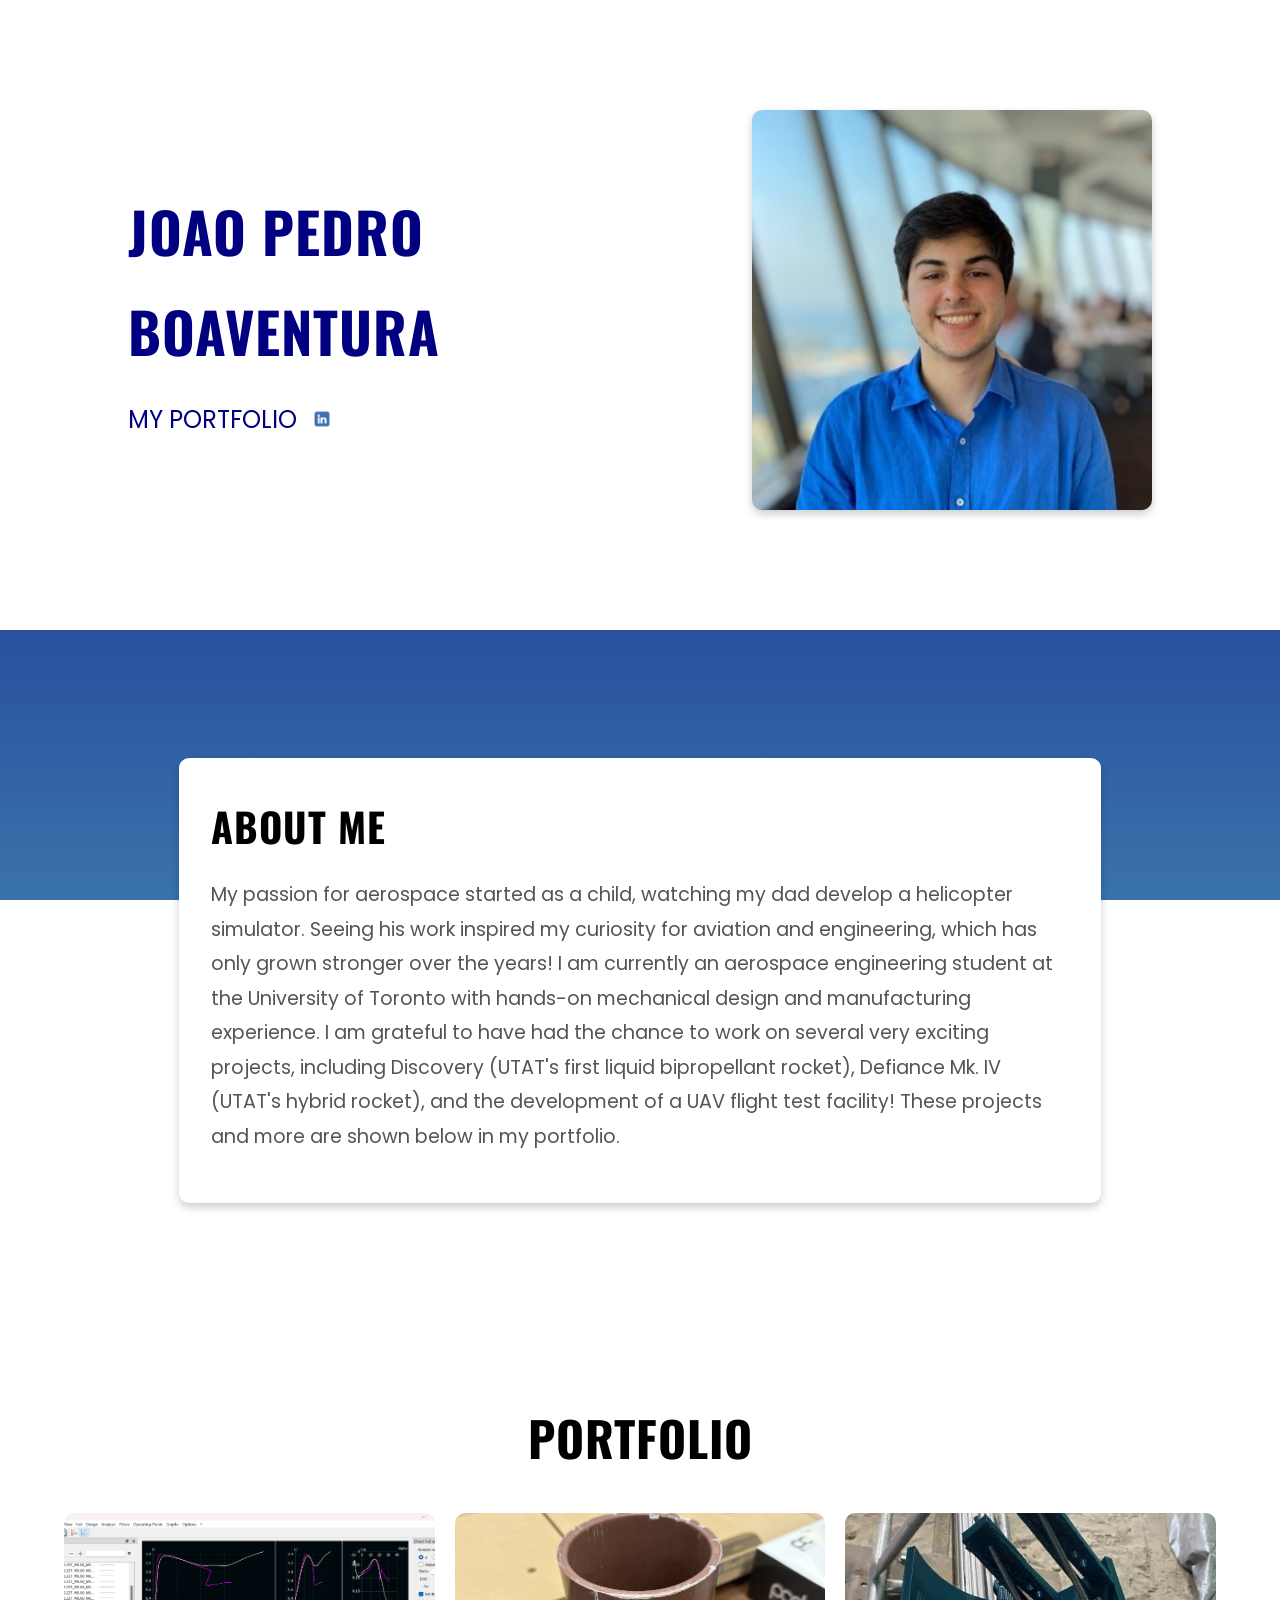
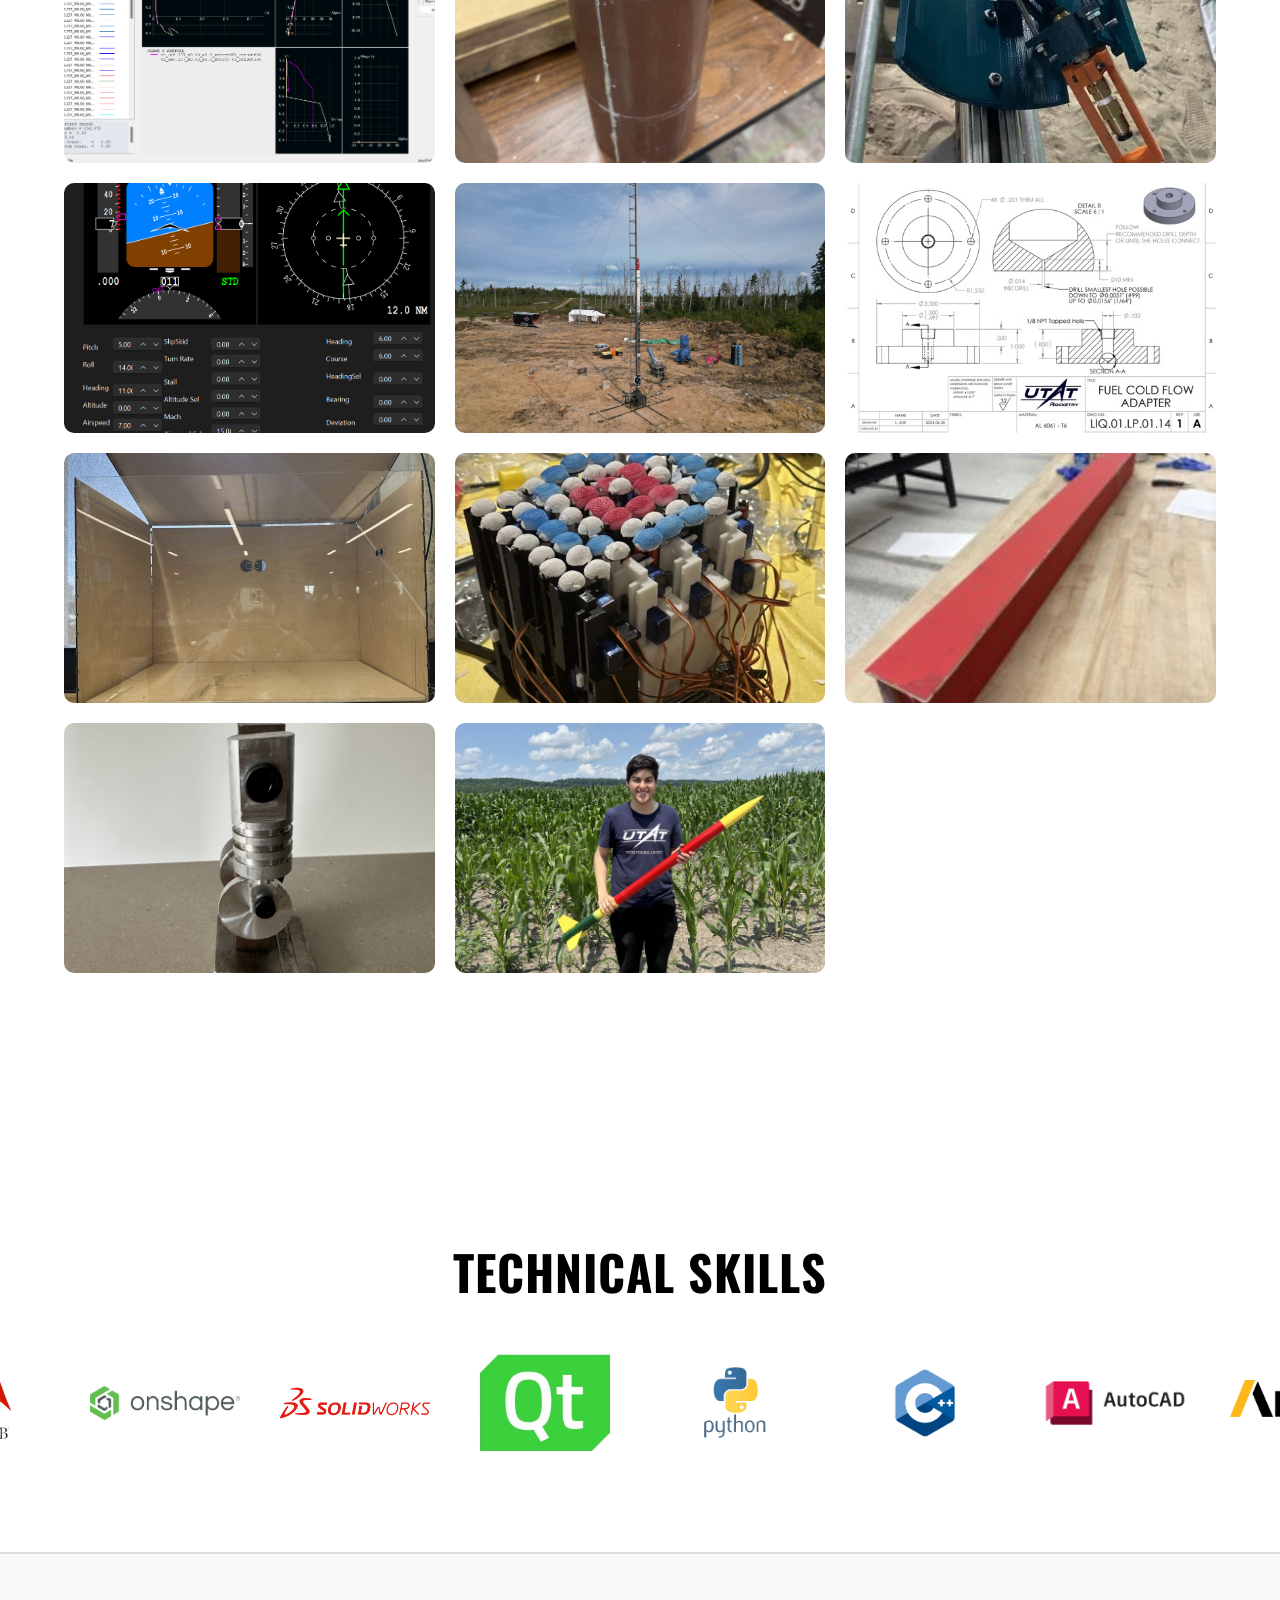
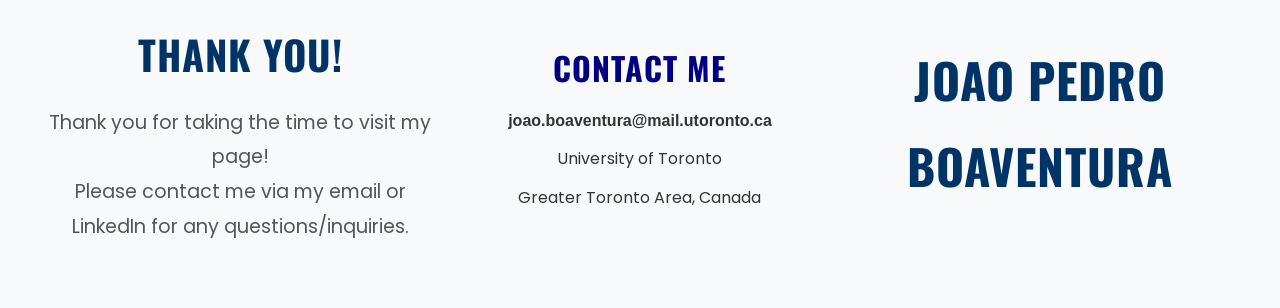
==== commit 0a99a520: "Revamped the website" ====
--- a/index.html
+++ b/index.html
@@ -14,7 +14,7 @@
     <div class="parallax">
         <div class="parallax-content">
             <div class="parallax-text">
-                <h1>Joao Pedro Boaventura</h1>
+                <h1>JOAO PEDRO BOAVENTURA</h1>
                 <div class="social-container">
                     <p>MY PORTFOLIO</p>
                     <a href="https://www.linkedin.com/in/joao-boaventura/" target="_blank">
@@ -35,8 +35,9 @@
                 <div class="about-me-text">
                     <h2>ABOUT ME</h2>
                     <p>
-                        I am an aerospace engineering student at the University of Toronto with hands-on mechanical design  and manufacturing experience. 
-                        My passion for aerospace has driven me to work on several projects, including the development of a UAV test facility and Defiance Mk. IV, UTAT's hybrid roket.
+                        My passion for aerospace started as a child, watching my dad develop a helicopter simulator. Seeing his work inspired my curiosity for aviation and engineering, which has only grown stronger over the years! I am currently an aerospace engineering student at the University of Toronto with hands-on mechanical design and manufacturing experience. 
+                        I am grateful to have had the chance to work on several very exciting projects, including Discovery (UTAT's first liquid bipropellant rocket), Defiance Mk. IV (UTAT's hybrid rocket), and the development of a UAV flight test facility! 
+                        These projects and more are shown below in my portfolio. 
                     </p>
                 </div>
             </div>
@@ -54,9 +55,17 @@
                         <a href="TestFacility.html" class="learn-more">Learn More</a>
                     </div>
                 </div>
+                <!-- Project 10 -->
+                <div class="portfolio-item">
+                    <img src="assets/LinerDesign.jpg" alt="Combustion Chamber Liner">
+                    <div class="portfolio-overlay">
+                        <h3>Phenolic Rocket Liner Manufacturing</h3>
+                        <a href="linerdesignproject.html" class="learn-more">Learn More</a>
+                    </div>
+                </div>
                 <!-- Project 3 -->
                 <div class="portfolio-item">
-                    <img src="assets/ColdFlow.jpg" alt="Cold Flow Adapter">
+                    <img src="assets/quickdisc.jpg" alt="Quick Disconnect">
                     <div class="portfolio-overlay">
                         <h3>Liquid Rocket Quick Disconnect</h3>
                         <a href="quickdisconnect.html" class="learn-more">Learn More</a>
@@ -70,14 +79,6 @@
                         <a href="efisproject.html" class="learn-more">Learn More</a>
                     </div>
                 </div>
-                <!-- Project 3 -->
-                <div class="portfolio-item">
-                    <img src="assets/ColdFlow.jpg" alt="Cold Flow Adapter">
-                    <div class="portfolio-overlay">
-                        <h3>Cold Flow Adapter</h3>
-                        <a href="coldflowproject.html" class="learn-more">Learn More</a>
-                    </div>
-                </div>
                 <!-- Project 4 -->
                 <div class="portfolio-item">
                     <img src="assets/LaunchRail.jpg" alt="Rocket Launch Rail">
@@ -86,11 +87,20 @@
                         <a href="launchrailproject.html" class="learn-more">Learn More</a>
                     </div>
                 </div>
+                <!-- Project 3 -->
+                <div class="portfolio-item">
+                    <img src="assets/ColdFlow.jpg" alt="Cold Flow Adapter">
+                    <div class="portfolio-overlay">
+                        <h3>Machining of Cold Flow Adapter</h3>
+                        <a href="coldflowproject.html" class="learn-more">Learn More</a>
+                    </div>
+                </div>
+                
                 <!-- Project 5 -->
                 <div class="portfolio-item">
                     <img src="assets/PraxisIII.jpg" alt="Praxis III Trash Bin">
                     <div class="portfolio-overlay">
-                        <h3>Praxis III Trash Bin</h3>
+                        <h3>Design for Smart Trash Bin</h3>
                         <a href="praxisiiiproject.html" class="learn-more">Learn More</a>
                     </div>
                 </div>
@@ -98,7 +108,7 @@
                 <div class="portfolio-item">
                     <img src="assets/PraxisII.jpg" alt="Praxis II Curling Aid">
                     <div class="portfolio-overlay">
-                        <h3>Praxis II Curling Aid</h3>
+                        <h3>Tactile Vision Curling Aid</h3>
                         <a href="praxisiiproject.html" class="learn-more">Learn More</a>
                     </div>
                 </div>
@@ -106,7 +116,7 @@
                 <div class="portfolio-item">
                     <img src="assets/CIV102.jpg" alt="CIV102 Bridge Design">
                     <div class="portfolio-overlay">
-                        <h3>CIV102 Bridge Design</h3>
+                        <h3>Design of Matboard Bridge</h3>
                         <a href="civ102project.html" class="learn-more">Learn More</a>
                     </div>
                 </div>
@@ -114,7 +124,7 @@
                 <div class="portfolio-item">
                     <img src="assets/PneumaticPiston.jpg" alt="Pneumatic Piston">
                     <div class="portfolio-overlay">
-                        <h3>Pneumatic Piston</h3>
+                        <h3>Machining of Pneumatic Piston</h3>
                         <a href="pneumaticpistonproject.html" class="learn-more">Learn More</a>
                     </div>
                 </div>
@@ -122,16 +132,8 @@
                 <div class="portfolio-item">
                     <img src="assets/HighPowerRocket.jpg" alt="High-Power Rocket">
                     <div class="portfolio-overlay">
-                        <h3>High-Power Rocket</h3>
+                        <h3>High-Powered Rocketry Certification</h3>
                         <a href="highpowerrocketproject.html" class="learn-more">Learn More</a>
-                    </div>
-                </div>
-                <!-- Project 10 -->
-                <div class="portfolio-item">
-                    <img src="assets/LinerDesign.jpg" alt="Combustion Chamber Liner">
-                    <div class="portfolio-overlay">
-                        <h3>Combustion Chamber Liner Manufacturing</h3>
-                        <a href="linerdesignproject.html" class="learn-more">Learn More</a>
                     </div>
                 </div>
             </div>
@@ -142,16 +144,16 @@
     <section id="technical-skills">
         <h2>TECHNICAL SKILLS</h2>
         <div class="carousel-container">
-            <button class="carousel-button prev" onclick="moveCarousel(-1)">&#8249;</button>
+            <!-- <button class="carousel-button prev" onclick="moveCarousel(-1)">&#8249;</button>-->
             <div class="carousel">
                 <a href="https://www.mathworks.com/" target="_blank">
                     <img src="assets/matlab.png" alt="MATLAB">
                 </a>
-                <a href="https://workspace.google.com/" target="_blank">
-                    <img src="assets/google_suite.png" alt="Google Suite">
-                </a>
-                <a href="https://www.microsoft.com/en-us/microsoft-365" target="_blank">
-                    <img src="assets/office.png" alt="Microsoft Office">
+                <!-- <a href="https://workspace.google.com/" target="_blank">-->
+                    <!--<img src="assets/google_suite.png" alt="Google Suite"> -->
+                </a>
+                <!-- <a href="https://www.microsoft.com/en-us/microsoft-365" target="_blank">-->
+                    <!--<img src="assets/office.png" alt="Microsoft Office">-->
                 </a>
                 <a href="https://www.onshape.com/" target="_blank">
                     <img src="assets/onshape.png" alt="Onshape">
@@ -162,10 +164,26 @@
                 <a href="https://www.qt.io/" target="_blank">
                     <img src="assets/qt_creator.png" alt="Qt Creator">
                 </a>
-            </div>
-            <button class="carousel-button next" onclick="moveCarousel(1)">&#8250;</button>
+                </a>
+                <a href="https://www.python.org/" target="_blank">
+                    <img src="assets/Python.png" alt="Qt Creator">
+                </a>
+                </a>
+                <a href="https://cplusplus.com/" target="_blank">
+                    <img src="assets/C++.png" alt="Qt Creator">
+                </a>
+                </a>
+                <a href="https://www.autodesk.com/campaigns/autocad-family" target="_blank">
+                    <img src="assets/autocadlogo.png" alt="Qt Creator">
+                </a>
+                <a href="https://www.ansys.com/" target="_blank">
+                    <img src="assets/Ansys.png" alt="Qt Creator">
+                </a>
+            </div>
+            <!--<button class="carousel-button next" onclick="moveCarousel(1)">&#8250;</button>-->
         </div>
     </section>
+    
 </body>
 </html>
 
@@ -177,20 +195,19 @@
                 Thank you for taking the time to visit my page!
             </p>
             <p>
-                Contact me via my socials or the email listed here for any questions.
+                Please contact me via my email or LinkedIn for any questions/inquiries.
             </p>
         </div>
         <div class="contact-info">
             <h2>CONTACT ME</h2>
-            <ul>
-                <li>joao.boaventura@mail.utoronto.ca</li>
-            
+            <ul style="text-align: center; list-style-type: none; padding: 0;">
+                <li><a href="mailto:joao.boaventura@mail.utoronto.ca" style="text-decoration: none; color: inherit;">joao.boaventura@mail.utoronto.ca</a></li>
                 <li>University of Toronto</li>
                 <li>Greater Toronto Area, Canada</li>
             </ul>
         </div>
         <div class="thank-you-name">
-            <h1>JOAO BOAVENTURA</h1>
+            <h1>JOAO PEDRO BOAVENTURA</h1>
         </div>
     </div>
 </section>
--- a/style.css
+++ b/style.css
@@ -395,43 +395,38 @@
 }
 
 .contact-info {
-    flex: 1;
-    max-width: 400px;
+    text-align: center; /* Centers the content */
 }
 
 .contact-info h2 {
-    font-size: 1.8rem;
-    color: #003366; /* Navy blue */
-    margin-bottom: 1rem;
+    font-size: 2rem;
+    margin-bottom: 10px;
+    font-weight: bold;
+    color: navy; /* Match the "Thank You" heading */
 }
 
 .contact-info ul {
-    list-style: none;
+    margin: 0;
     padding: 0;
+    list-style-type: none;
+    font-size: 1rem;
+    line-height: 1.8;
 }
 
 .contact-info li {
-    display: flex;
-    align-items: center;
-    margin-bottom: 1rem;
-    font-size: 1.2rem;
-    color: #333;
-}
-
-.contact-info img {
-    width: 24px;
-    height: 24px;
-    margin-right: 10px;
+    margin-bottom: 10px;
+    color: #333; /* Ensure readability */
 }
 
 .contact-info a {
+    text-decoration: none;
     color: #003366;
-    text-decoration: none;
     font-weight: bold;
 }
 
 .contact-info a:hover {
     text-decoration: underline;
+    color: #0056b3;
 }
 
 .thank-you-name {
@@ -443,4 +438,24 @@
     font-size: 3rem;
     font-weight: bold;
     color: #003366; /* Navy blue */
+}
+
+/* Continuous Scrolling */
+@keyframes scroll-carousel {
+    from {
+        transform: translateX(0);
+    }
+    to {
+        transform: translateX(-100%);
+    }
+}
+
+.carousel.scroll-enabled {
+    animation: scroll-carousel 20s linear infinite;
+    display: flex;
+    will-change: transform; /* Optimizes rendering */
+}
+
+.carousel.pause-scroll {
+    animation-play-state: paused; /* Pauses scrolling */
 }
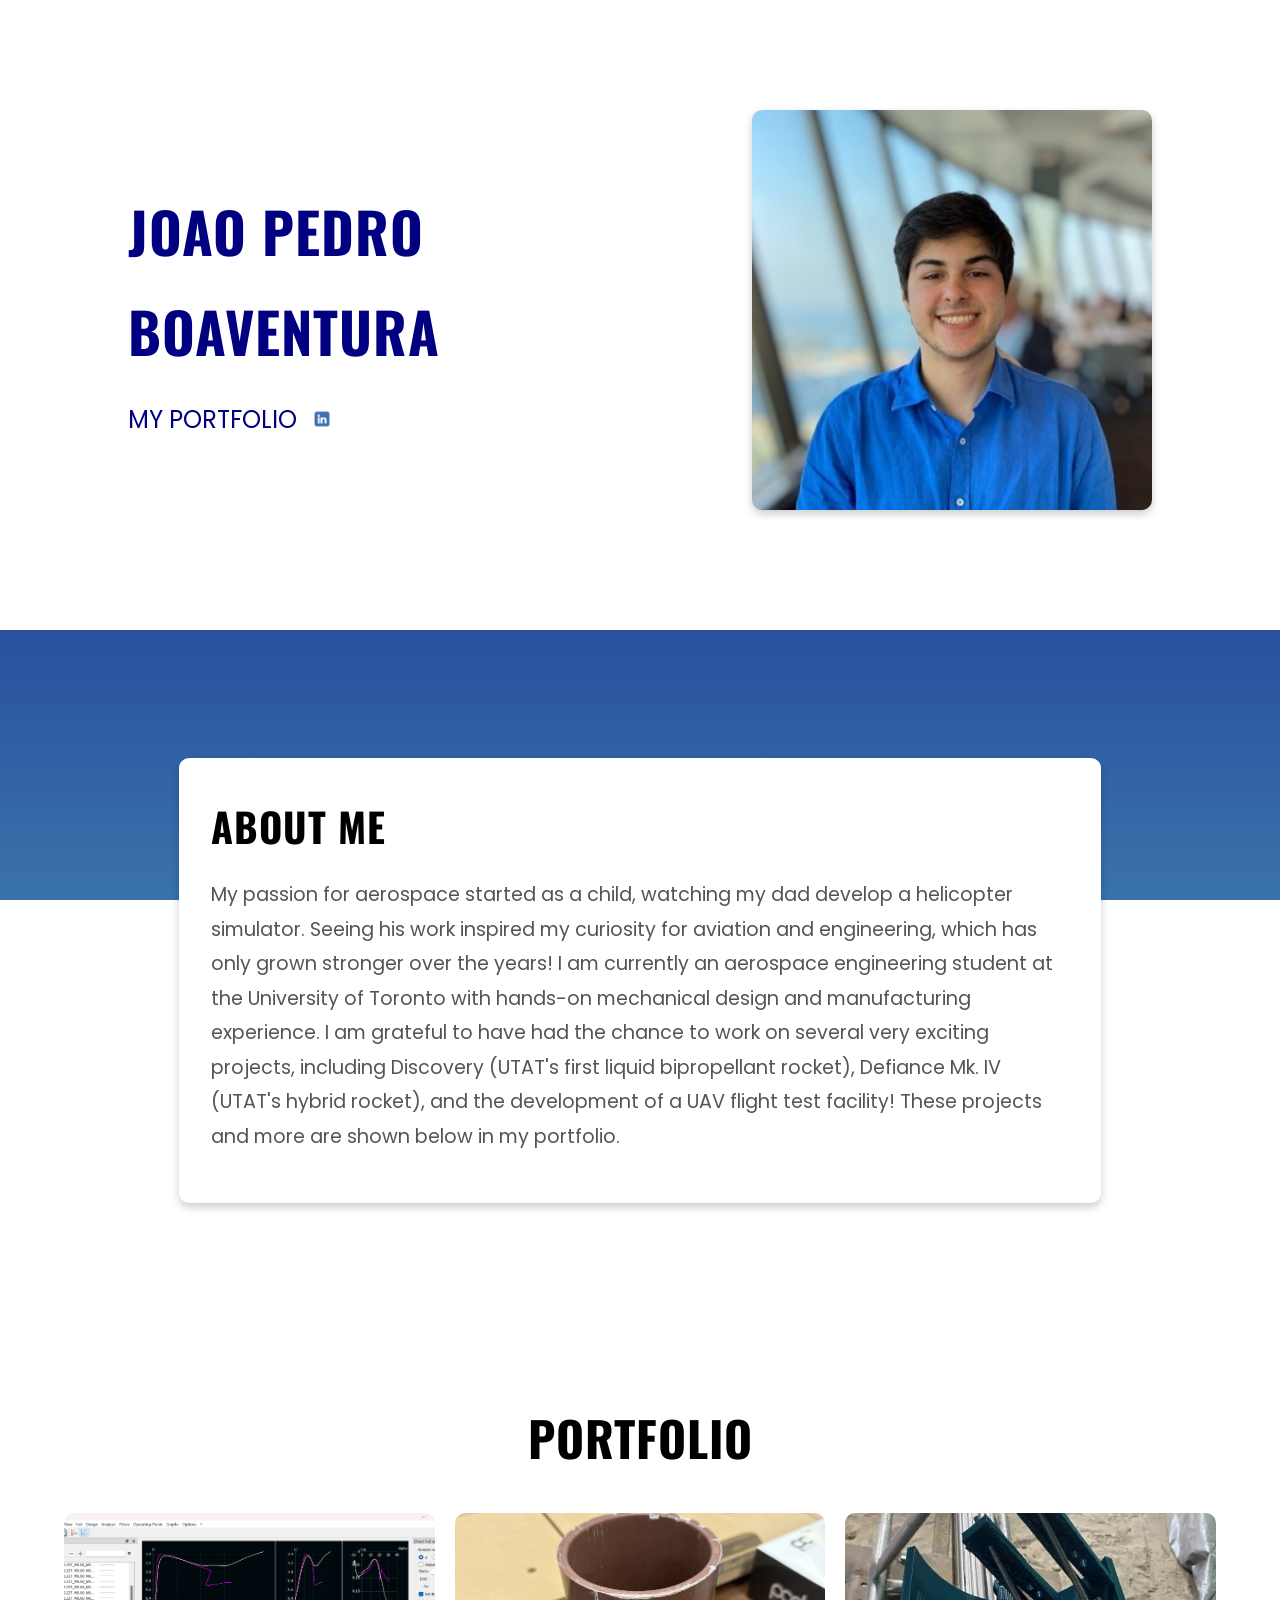
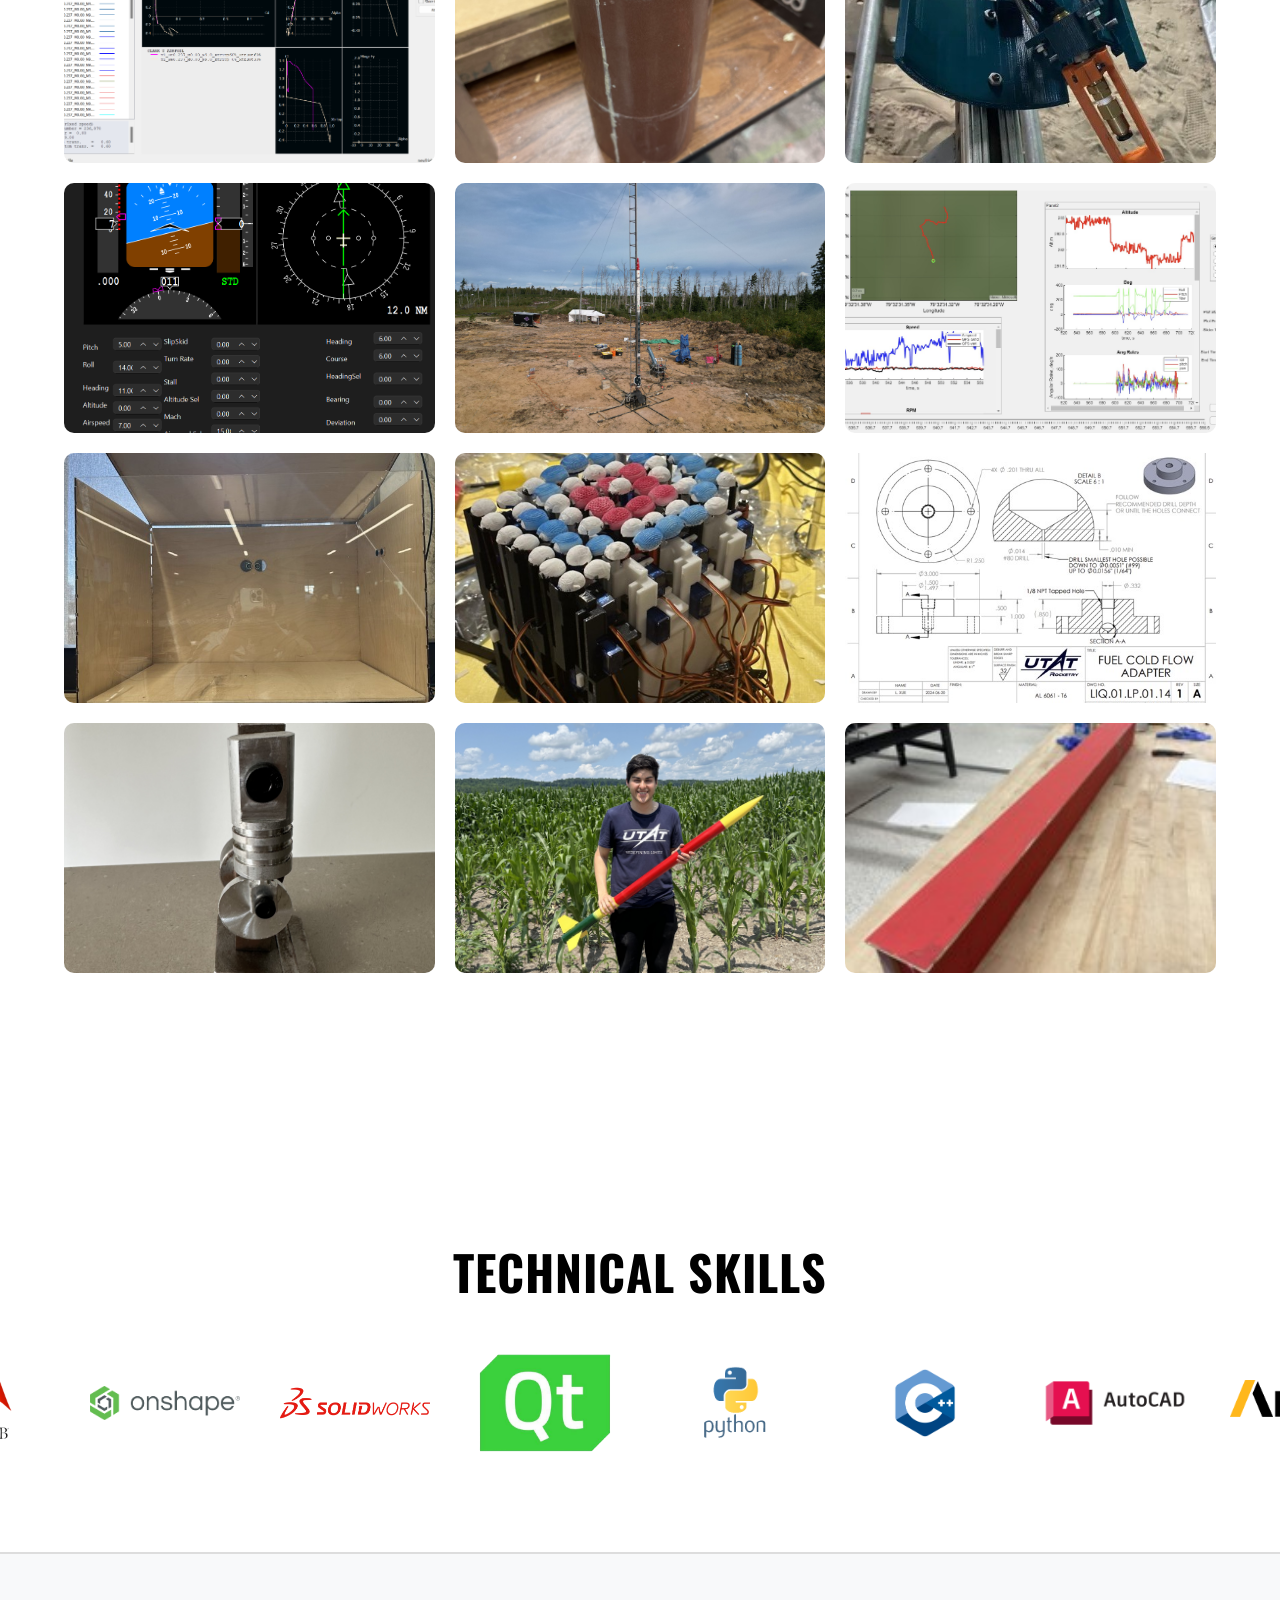
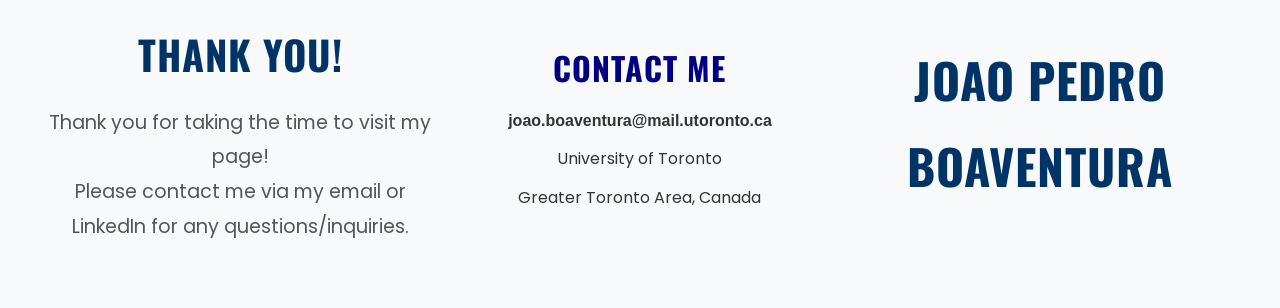
==== commit b9141bf1: "comment" ====
--- a/index.html
+++ b/index.html
@@ -59,7 +59,7 @@
                 <div class="portfolio-item">
                     <img src="assets/LinerDesign.jpg" alt="Combustion Chamber Liner">
                     <div class="portfolio-overlay">
-                        <h3>Phenolic Rocket Liner Manufacturing</h3>
+                        <h3>Rocket Liner Manufacturing</h3>
                         <a href="linerdesignproject.html" class="learn-more">Learn More</a>
                     </div>
                 </div>
@@ -88,6 +88,31 @@
                     </div>
                 </div>
                 <!-- Project 3 -->
+                 <div class="portfolio-item">
+                    <img src="assets/MatlabApp_dataanalysis.jpg" alt="Data analysis AERO406 Flights">
+                    <div class="portfolio-overlay">
+                        <h3>Flight Data Visualization Matlab App</h3>
+                        <a href="AER406Data.html" class="learn-more">Learn More</a>
+                    </div>
+                </div>
+                
+                <!-- Project 5 -->
+                <div class="portfolio-item">
+                    <img src="assets/PraxisIII.jpg" alt="Praxis III Trash Bin">
+                    <div class="portfolio-overlay">
+                        <h3>Design for Smart Trash Bin</h3>
+                        <a href="praxisiiiproject.html" class="learn-more">Learn More</a>
+                    </div>
+                </div>
+                <!-- Project 6 -->
+                <div class="portfolio-item">
+                    <img src="assets/PraxisII.jpg" alt="Praxis II Curling Aid">
+                    <div class="portfolio-overlay">
+                        <h3>Tactile Vision Curling Aid</h3>
+                        <a href="praxisiiproject.html" class="learn-more">Learn More</a>
+                    </div>
+                </div>
+                <!-- Project 7 -->
                 <div class="portfolio-item">
                     <img src="assets/ColdFlow.jpg" alt="Cold Flow Adapter">
                     <div class="portfolio-overlay">
@@ -95,45 +120,28 @@
                         <a href="coldflowproject.html" class="learn-more">Learn More</a>
                     </div>
                 </div>
-                
-                <!-- Project 5 -->
-                <div class="portfolio-item">
-                    <img src="assets/PraxisIII.jpg" alt="Praxis III Trash Bin">
-                    <div class="portfolio-overlay">
-                        <h3>Design for Smart Trash Bin</h3>
-                        <a href="praxisiiiproject.html" class="learn-more">Learn More</a>
-                    </div>
-                </div>
-                <!-- Project 6 -->
-                <div class="portfolio-item">
-                    <img src="assets/PraxisII.jpg" alt="Praxis II Curling Aid">
-                    <div class="portfolio-overlay">
-                        <h3>Tactile Vision Curling Aid</h3>
-                        <a href="praxisiiproject.html" class="learn-more">Learn More</a>
-                    </div>
-                </div>
-                <!-- Project 7 -->
+                <!-- Project 8 -->
+                <div class="portfolio-item">
+                    <img src="assets/PneumaticPiston.jpg" alt="Pneumatic Piston">
+                    <div class="portfolio-overlay">
+                        <h3>Machining of Pneumatic Piston</h3>
+                        <a href="pneumaticpistonproject.html" class="learn-more">Learn More</a>
+                    </div>
+                </div>
+                <!-- Project 9 -->
+                <div class="portfolio-item">
+                    <img src="assets/HighPowerRocket.jpg" alt="High-Power Rocket">
+                    <div class="portfolio-overlay">
+                        <h3>High-Powered Rocketry Certification</h3>
+                        <a href="highpowerrocketproject.html" class="learn-more">Learn More</a>
+                    </div>
+                </div>
+                <!-- Project 10 -->
                 <div class="portfolio-item">
                     <img src="assets/CIV102.jpg" alt="CIV102 Bridge Design">
                     <div class="portfolio-overlay">
                         <h3>Design of Matboard Bridge</h3>
                         <a href="civ102project.html" class="learn-more">Learn More</a>
-                    </div>
-                </div>
-                <!-- Project 8 -->
-                <div class="portfolio-item">
-                    <img src="assets/PneumaticPiston.jpg" alt="Pneumatic Piston">
-                    <div class="portfolio-overlay">
-                        <h3>Machining of Pneumatic Piston</h3>
-                        <a href="pneumaticpistonproject.html" class="learn-more">Learn More</a>
-                    </div>
-                </div>
-                <!-- Project 9 -->
-                <div class="portfolio-item">
-                    <img src="assets/HighPowerRocket.jpg" alt="High-Power Rocket">
-                    <div class="portfolio-overlay">
-                        <h3>High-Powered Rocketry Certification</h3>
-                        <a href="highpowerrocketproject.html" class="learn-more">Learn More</a>
                     </div>
                 </div>
             </div>
